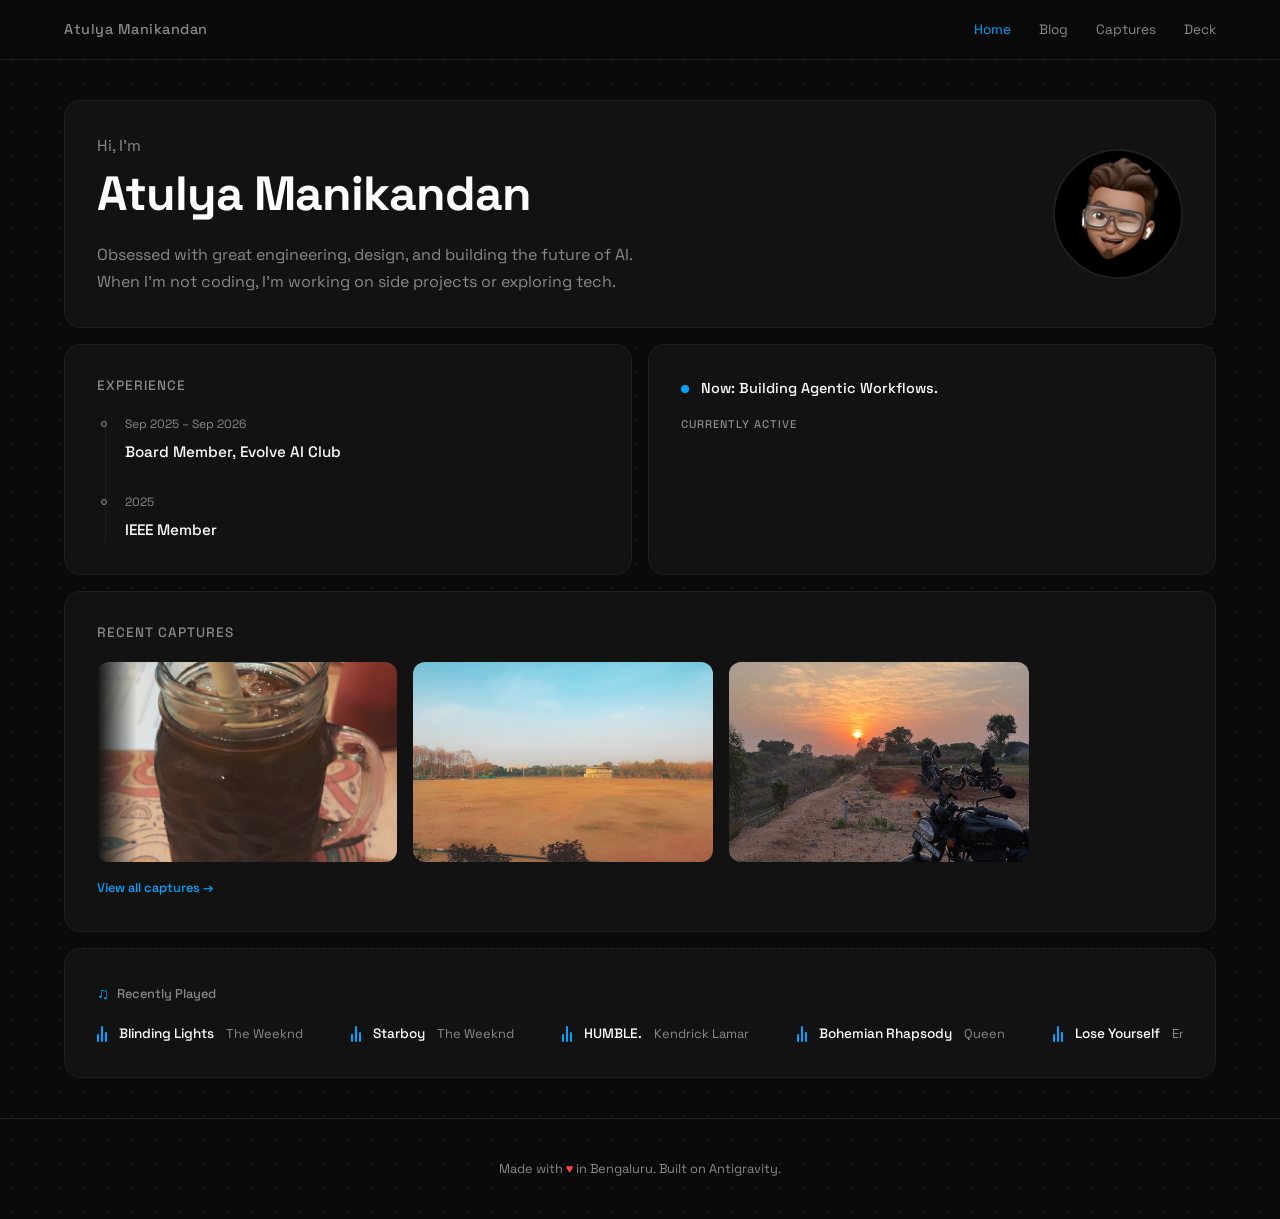
==== index.html @ 11aae981 "feat: complete initial dark minimalist portfolio setup with vercel config" ====
<!DOCTYPE html>
<html lang="en">
<head>
  <meta charset="utf-8">
  <meta name="viewport" content="width=device-width, initial-scale=1.0">
  <meta name="color-scheme" content="dark">
  <meta name="description" content="Portfolio of a software engineer obsessed with great engineering, design, and AI">
  <meta name="view-transition" content="same-origin">
  <title>Home — Portfolio</title>
  <link rel="preconnect" href="https://fonts.googleapis.com">
  <link rel="preconnect" href="https://fonts.gstatic.com" crossorigin>
  <link href="https://fonts.googleapis.com/css2?family=Space+Grotesk:wght@300;400;500;600;700&display=swap" rel="stylesheet">
  <link rel="stylesheet" href="css/style.css">
</head>
<body>

  <!-- ===== Navigation ===== -->
  <nav class="site-nav" aria-label="Main navigation">
    <div class="nav-inner">
      <a href="index.html" class="nav-brand">Atulya Manikandan</a>
      <div class="nav-links">
        <a href="index.html" class="active" aria-current="page">Home</a>
        <a href="blog.html">Blog</a>
        <a href="captures.html">Captures</a>
        <a href="deck.html">Deck</a>
      </div>
    </div>
  </nav>

  <!-- ===== Main Content ===== -->
  <main class="page-container">
    <div class="bento-grid home-grid">

      <!-- Container 1 — Intro -->
      <section class="bento-box span-2 fade-in" id="intro" aria-label="Introduction">
        <div class="intro-content">
          <div class="intro-text">
            <p class="greeting">Hi, I'm</p>
            <h1 class="intro-name">Atulya Manikandan</h1>
            <p class="intro-bio">Obsessed with great engineering, design, and building the future of AI. When I'm not coding, I'm working on side projects or exploring tech.</p>
          </div>
          <div class="intro-avatar">
            <img src="images/avatar.jpg" alt="Atulya Manikandan">
          </div>
        </div>
      </section>

      <!-- Container 2 — Timeline -->
      <section class="bento-box fade-in" id="experience" aria-label="Experience timeline">
        <h3>Experience</h3>
        <div class="timeline">

          <div class="timeline-entry">
            <div class="timeline-dot" aria-hidden="true"></div>
            <div class="timeline-content">
              <span class="timeline-date">Sep 2025 – Sep 2026</span>
              <div class="timeline-title">Board Member, Evolve AI Club</div>
            </div>
          </div>

          <div class="timeline-entry">
            <div class="timeline-dot" aria-hidden="true"></div>
            <div class="timeline-content">
              <span class="timeline-date">2025</span>
              <div class="timeline-title">IEEE Member</div>
            </div>
          </div>

        </div>
      </section>

      <!-- Container 3 — Status -->
      <section class="bento-box fade-in" id="status" aria-label="Current status">
        <div class="status-widget">
          <span class="pulse-dot" aria-hidden="true"></span>
          <span class="status-text">Now: Building Agentic Workflows.</span>
        </div>
        <span class="status-label">Currently Active</span>
      </section>

      <!-- Container 4 — Captures Preview -->
      <section class="bento-box span-2 fade-in" id="captures-preview" aria-label="Recent captures">
        <h3>Recent Captures</h3>
        <div class="carousel-container">
          <div class="carousel-track">
            <div class="carousel-item"><img src="images/capture-1.jpg" alt="Capture 1"></div>
            <div class="carousel-item"><img src="images/capture-3.jpg" alt="Capture 3"></div>
            <div class="carousel-item"><img src="images/capture-5.jpg" alt="Capture 5"></div>
          </div>
        </div>
        <a href="captures.html" class="view-all-link">View all captures →</a>
      </section>

      <!-- Container 5 — Spotify -->
      <section class="bento-box span-2 fade-in" id="spotify" aria-label="Recently played music">
        <div class="spotify-section">
          <div class="spotify-header"><span class="spotify-icon" aria-hidden="true">♫</span> Recently Played</div>
          <div class="spotify-ticker" aria-label="Scrolling track list">
            <div class="ticker-track">

              <!-- Set 1 -->
              <div class="ticker-item">
                <div class="audio-bars" aria-hidden="true"><span></span><span></span><span></span></div>
                <span class="track-name">Blinding Lights</span>
                <span class="track-artist">The Weeknd</span>
              </div>
              <div class="ticker-item">
                <div class="audio-bars" aria-hidden="true"><span></span><span></span><span></span></div>
                <span class="track-name">Starboy</span>
                <span class="track-artist">The Weeknd</span>
              </div>
              <div class="ticker-item">
                <div class="audio-bars" aria-hidden="true"><span></span><span></span><span></span></div>
                <span class="track-name">HUMBLE.</span>
                <span class="track-artist">Kendrick Lamar</span>
              </div>
              <div class="ticker-item">
                <div class="audio-bars" aria-hidden="true"><span></span><span></span><span></span></div>
                <span class="track-name">Bohemian Rhapsody</span>
                <span class="track-artist">Queen</span>
              </div>
              <div class="ticker-item">
                <div class="audio-bars" aria-hidden="true"><span></span><span></span><span></span></div>
                <span class="track-name">Lose Yourself</span>
                <span class="track-artist">Eminem</span>
              </div>
              <div class="ticker-item">
                <div class="audio-bars" aria-hidden="true"><span></span><span></span><span></span></div>
                <span class="track-name">Levitating</span>
                <span class="track-artist">Dua Lipa</span>
              </div>

              <!-- Set 2 (duplicate for seamless loop) -->
              <div class="ticker-item">
                <div class="audio-bars" aria-hidden="true"><span></span><span></span><span></span></div>
                <span class="track-name">Blinding Lights</span>
                <span class="track-artist">The Weeknd</span>
              </div>
              <div class="ticker-item">
                <div class="audio-bars" aria-hidden="true"><span></span><span></span><span></span></div>
                <span class="track-name">Starboy</span>
                <span class="track-artist">The Weeknd</span>
              </div>
              <div class="ticker-item">
                <div class="audio-bars" aria-hidden="true"><span></span><span></span><span></span></div>
                <span class="track-name">HUMBLE.</span>
                <span class="track-artist">Kendrick Lamar</span>
              </div>
              <div class="ticker-item">
                <div class="audio-bars" aria-hidden="true"><span></span><span></span><span></span></div>
                <span class="track-name">Bohemian Rhapsody</span>
                <span class="track-artist">Queen</span>
              </div>
              <div class="ticker-item">
                <div class="audio-bars" aria-hidden="true"><span></span><span></span><span></span></div>
                <span class="track-name">Lose Yourself</span>
                <span class="track-artist">Eminem</span>
              </div>
              <div class="ticker-item">
                <div class="audio-bars" aria-hidden="true"><span></span><span></span><span></span></div>
                <span class="track-name">Levitating</span>
                <span class="track-artist">Dua Lipa</span>
              </div>

            </div>
          </div>
        </div>
      </section>

    </div>
  </main>

  <!-- ===== Footer ===== -->
  <footer class="site-footer">
    <p>Made with <span class="heart" aria-label="love">♥</span> in Bengaluru. Built on Antigravity.</p>
  </footer>

  <script src="js/main.js"></script>
</body>
</html>
---- css/style.css ----
/* ============================================================
   PORTFOLIO DESIGN SYSTEM — style.css
   Dark minimalist portfolio. Space Grotesk. Bento layout.
   ============================================================ */

/* ── Google Fonts ──────────────────────────────────────────── */
@import url('https://fonts.googleapis.com/css2?family=Space+Grotesk:wght@300;400;500;600;700&display=swap');

/* ── Design Tokens (custom properties) ─────────────────────── */
:root {
  --bg:           #0A0A0A;
  --container-bg: #121212;
  --border:       #1F1F1F;
  --white:        #FFFFFF;
  --muted:        #888888;
  --accent:       #00A3FF;
  --font:         'Space Grotesk', sans-serif;
  --max-width:    1200px;
  --nav-height:   60px;
  --radius:       16px;
  --radius-sm:    12px;
}

/* ── Reset & Global ────────────────────────────────────────── */
*,
*::before,
*::after {
  margin: 0;
  padding: 0;
  box-sizing: border-box;
}

html {
  scroll-behavior: smooth;
  color-scheme: dark;
}

body {
  font-family: var(--font);
  background-color: var(--bg);
  color: var(--muted);
  line-height: 1.6;
  -webkit-font-smoothing: antialiased;
  -moz-osx-font-smoothing: grayscale;

  /* Dotted background pattern */
  background-image: radial-gradient(circle, #1A1A1A 1px, transparent 1px);
  background-size: 24px 24px;
}

a {
  text-decoration: none;
  color: inherit;
}

ul, ol {
  list-style: none;
}

img {
  max-width: 100%;
  display: block;
}

h1, h2, h3, h4, h5, h6 {
  color: var(--white);
  font-weight: 600;
  line-height: 1.3;
}

/* ── Custom Scrollbar ──────────────────────────────────────── */
::-webkit-scrollbar {
  width: 6px;
  height: 6px;
}

::-webkit-scrollbar-track {
  background: var(--bg);
}

::-webkit-scrollbar-thumb {
  background: var(--border);
  border-radius: 3px;
}

::-webkit-scrollbar-thumb:hover {
  background: var(--muted);
}

/* Firefox */
* {
  scrollbar-width: thin;
  scrollbar-color: var(--border) var(--bg);
}

/* ============================================================
   NAVIGATION (.site-nav)
   ============================================================ */
.site-nav {
  position: sticky;
  top: 0;
  z-index: 1000;
  background: rgba(10, 10, 10, 0.85);
  backdrop-filter: blur(20px);
  -webkit-backdrop-filter: blur(20px);
  border-bottom: 1px solid var(--border);
  height: var(--nav-height);
}

.site-nav .nav-inner {
  max-width: var(--max-width);
  margin: 0 auto;
  padding: 0 24px;
  display: flex;
  align-items: center;
  justify-content: space-between;
  height: 100%;
}

.site-nav .nav-brand {
  font-size: 0.9rem;
  font-weight: 500;
  color: var(--muted);
  letter-spacing: 0.5px;
}

.site-nav .nav-brand span {
  color: var(--accent);
}

.site-nav .nav-links {
  display: flex;
  align-items: center;
  gap: 28px;
}

.site-nav .nav-links a {
  font-size: 0.85rem;
  font-weight: 400;
  color: var(--muted);
  transition: color 0.3s ease;
}

.site-nav .nav-links a:hover {
  color: var(--white);
}

.site-nav .nav-links a.active {
  color: var(--accent);
}

/* ============================================================
   FOOTER (.site-footer)
   ============================================================ */
.site-footer {
  border-top: 1px solid var(--border);
  text-align: center;
  padding: 40px 24px;
  font-size: 0.8rem;
  color: var(--muted);
}

.site-footer .heart {
  color: #FF4444;
}

/* ============================================================
   PAGE CONTAINER (.page-container)
   ============================================================ */
.page-container {
  max-width: var(--max-width);
  margin: 0 auto;
  padding: 40px 24px;
  min-height: calc(100vh - var(--nav-height) - 120px);
}

/* ============================================================
   BENTO GRID SYSTEM (.bento-grid)
   ============================================================ */
.bento-grid {
  display: grid;
  grid-template-columns: repeat(2, 1fr);
  gap: 16px;
}


.bento-box {
  background: var(--container-bg);
  border: 1px solid var(--border);
  border-radius: var(--radius);
  padding: 32px;
  transition: border-color 0.3s ease;
}

.bento-box:hover {
  border-color: #2A2A2A;
}

.bento-box.span-2 {
  grid-column: span 2;
}

/* ============================================================
   STATUS WIDGET (.status-widget)
   ============================================================ */
.status-widget {
  display: flex;
  align-items: center;
  gap: 12px;
}

.status-widget .status-dot,
.status-widget .pulse-dot {
  width: 8px;
  height: 8px;
  border-radius: 50%;
  background: var(--accent);
  animation: pulse 2s ease-in-out infinite;
  flex-shrink: 0;
}

.status-label {
  display: block;
  font-size: 0.7rem;
  color: var(--muted);
  text-transform: uppercase;
  letter-spacing: 1px;
  margin-top: 16px;
  font-weight: 500;
}

.status-widget .status-text {
  color: var(--white);
  font-weight: 500;
  font-size: 0.9rem;
}

/* ============================================================
   TIMELINE (.timeline)
   ============================================================ */
.timeline {
  position: relative;
  padding-left: 28px;
}

.timeline::before {
  content: '';
  position: absolute;
  left: 8px;
  top: 0;
  bottom: 0;
  width: 1px;
  background: var(--border);
}

.timeline-entry {
  position: relative;
  padding-bottom: 28px;
}

.timeline-entry:last-child {
  padding-bottom: 0;
}

.timeline-entry::before {
  content: '';
  position: absolute;
  left: -24px;
  top: 6px;
  width: 6px;
  height: 6px;
  border-radius: 50%;
  background: var(--border);
  border: 1.5px solid var(--muted);
}

.timeline-entry .timeline-date {
  font-size: 0.75rem;
  color: var(--muted);
  font-weight: 400;
  margin-bottom: 4px;
}

.timeline-entry .timeline-title {
  font-size: 0.95rem;
  color: var(--white);
  font-weight: 500;
}

.timeline-entry .timeline-subtitle {
  font-size: 0.85rem;
  color: var(--muted);
  margin-top: 2px;
}

.timeline-entry .timeline-link {
  color: var(--accent);
  font-size: 0.85rem;
  font-weight: 500;
  transition: opacity 0.3s ease;
}

.timeline-entry .timeline-link:hover {
  opacity: 0.75;
}

.timeline-icon {
  font-size: 0.85rem;
  margin-left: 4px;
}

.timeline-date {
  display: block;
}

.timeline-content {
  display: flex;
  flex-direction: column;
  gap: 2px;
}

/* ============================================================
   CAROUSEL (.carousel-container)
   ============================================================ */
.carousel-container {
  position: relative;
  overflow: hidden;
}

.carousel-track {
  display: flex;
  gap: 16px;
  overflow-x: auto;
  scroll-snap-type: x mandatory;
  -ms-overflow-style: none;
  scrollbar-width: none;
  cursor: grab;
}

.carousel-track.active {
  cursor: grabbing;
  user-select: none;
}

.carousel-track::-webkit-scrollbar {
  display: none;
}

.carousel-item {
  scroll-snap-align: start;
  min-width: 300px;
  flex-shrink: 0;
}

/* Edge fade gradients */
.carousel-container::before,
.carousel-container::after {
  content: '';
  position: absolute;
  top: 0;
  bottom: 0;
  width: 40px;
  z-index: 2;
  pointer-events: none;
}

.carousel-container::before {
  left: 0;
  background: linear-gradient(to right, var(--container-bg), transparent);
}

.carousel-container::after {
  right: 0;
  background: linear-gradient(to left, var(--container-bg), transparent);
}

/* Bento box headings */
.bento-box h3 {
  font-size: 0.85rem;
  font-weight: 500;
  color: var(--muted);
  text-transform: uppercase;
  letter-spacing: 1px;
  margin-bottom: 20px;
}

/* ============================================================
   SPOTIFY TICKER (.spotify-ticker)
   ============================================================ */
.spotify-ticker {
  overflow: hidden;
  width: 100%;
}

.spotify-ticker-inner,
.ticker-track {
  display: flex;
  gap: 48px;
  animation: ticker 30s linear infinite;
  width: max-content;
}

.spotify-section {
  overflow: hidden;
}

.spotify-header {
  font-size: 0.8rem;
  color: var(--muted);
  font-weight: 500;
  margin-bottom: 16px;
  display: flex;
  align-items: center;
  gap: 8px;
}

.spotify-icon {
  color: var(--accent);
  font-size: 1rem;
}

.spotify-track,
.ticker-item {
  flex-shrink: 0;
  display: flex;
  align-items: center;
  gap: 12px;
}

.spotify-track .track-name,
.ticker-item .track-name {
  color: var(--white);
  font-weight: 500;
  font-size: 0.85rem;
  white-space: nowrap;
}

.spotify-track .track-artist,
.ticker-item .track-artist {
  color: var(--muted);
  font-size: 0.8rem;
  white-space: nowrap;
}

/* Audio equalizer bars */
.audio-bars {
  display: flex;
  align-items: flex-end;
  gap: 2px;
  height: 16px;
}

.audio-bars span,
.audio-bars .bar {
  width: 2px;
  background: var(--accent);
  border-radius: 1px;
  animation: equalize 0.8s ease-in-out infinite alternate;
}

.audio-bars span:nth-child(1),
.audio-bars .bar:nth-child(1) {
  height: 8px;
  animation-delay: 0s;
}

.audio-bars span:nth-child(2),
.audio-bars .bar:nth-child(2) {
  height: 16px;
  animation-delay: 0.2s;
}

.audio-bars span:nth-child(3),
.audio-bars .bar:nth-child(3) {
  height: 10px;
  animation-delay: 0.4s;
}

/* ============================================================
   BLOG STYLES (.blog-index)
   ============================================================ */
.blog-index {
  max-width: 720px;
  margin: 0 auto;
}

.blog-entry {
  display: block;
  padding: 24px 0;
  border-bottom: 1px solid var(--border);
  transition: transform 0.2s ease;
}

.blog-entry:last-child {
  border-bottom: none;
}

.blog-entry:hover {
  transform: translateX(4px);
}

.blog-entry-meta {
  display: flex;
  align-items: center;
  gap: 12px;
  margin-bottom: 8px;
}

.blog-entry .blog-title {
  font-size: 1.1rem;
  font-weight: 500;
  color: var(--muted);
  transition: color 0.3s ease;
}

.blog-entry .blog-title:hover {
  color: var(--white);
}

.blog-entry .blog-date {
  font-size: 0.8rem;
  color: var(--muted);
  margin-top: 4px;
}

.blog-tag {
  display: inline-block;
  border: 1px solid var(--border);
  border-radius: 999px;
  padding: 2px 10px;
  font-size: 0.7rem;
  color: var(--muted);
  margin-top: 8px;
  margin-right: 6px;
}

/* ============================================================
   CAPTURES GALLERY (.captures-grid)
   ============================================================ */
.captures-grid {
  columns: 3;
  column-gap: 16px;
}

.capture-item {
  break-inside: avoid;
  margin-bottom: 16px;
  position: relative;
  overflow: hidden;
  border-radius: var(--radius-sm);
}

.capture-item img {
  width: 100%;
  display: block;
  transition: transform 0.5s ease;
}

.capture-item:hover img {
  transform: scale(1.03);
}

.capture-overlay {
  position: absolute;
  bottom: 0;
  left: 0;
  right: 0;
  padding: 16px 20px;
  background: linear-gradient(to top, rgba(0, 0, 0, 0.85), transparent);
  opacity: 0;
  transition: opacity 0.4s ease;
}

.capture-item:hover .capture-overlay {
  opacity: 1;
}

.capture-overlay .capture-caption {
  color: var(--white);
  font-size: 0.85rem;
  font-weight: 500;
  font-style: italic;
  margin-bottom: 8px;
}

.capture-overlay .capture-meta {
  display: flex;
  flex-direction: column;
  gap: 2px;
}

.capture-overlay .capture-camera,
.capture-overlay .capture-settings {
  color: var(--muted);
  font-size: 0.7rem;
  font-style: normal;
}

/* ============================================================
   DECK GRID (.deck-grid)
   ============================================================ */
.deck-grid {
  display: grid;
  grid-template-columns: repeat(auto-fill, minmax(340px, 1fr));
  gap: 16px;
}

.deck-item {
  background: var(--container-bg);
  border: 1px solid var(--border);
  border-radius: var(--radius);
  overflow: hidden;
  transition: border-color 0.3s ease;
}

.deck-item:hover {
  border-color: #2A2A2A;
}

.deck-image-wrapper {
  background: var(--bg);
  display: flex;
  align-items: center;
  justify-content: center;
  padding: 24px;
  aspect-ratio: 4 / 3;
  overflow: hidden;
}

.deck-image {
  width: 100%;
  height: 100%;
  object-fit: contain;
  display: block;
  transition: transform 0.5s ease;
}

.deck-item:hover .deck-image {
  transform: scale(1.05);
}

.deck-info {
  padding: 24px;
}

.deck-info .deck-name {
  color: var(--white);
  font-weight: 600;
  font-size: 1rem;
}

.deck-info .deck-specs {
  color: var(--muted);
  font-size: 0.8rem;
  margin-top: 8px;
  line-height: 1.5;
}

.deck-info .deck-category {
  display: inline-block;
  color: var(--accent);
  text-transform: uppercase;
  letter-spacing: 1px;
  font-size: 0.65rem;
  font-weight: 600;
  margin-bottom: 8px;
}

/* ============================================================
   ANIMATIONS (@keyframes)
   ============================================================ */
@keyframes pulse {
  0%, 100% {
    transform: scale(1);
    opacity: 1;
  }
  50% {
    transform: scale(1.5);
    opacity: 0.5;
  }
}

@keyframes ticker {
  0% {
    transform: translateX(0);
  }
  100% {
    transform: translateX(-50%);
  }
}

@keyframes equalize {
  0% {
    height: 4px;
  }
  100% {
    height: 16px;
  }
}

@keyframes fadeInUp {
  from {
    opacity: 0;
    transform: translateY(20px);
  }
  to {
    opacity: 1;
    transform: translateY(0);
  }
}

@keyframes fade-out {
  from { opacity: 1; }
  to   { opacity: 0; }
}

@keyframes fade-in {
  from { opacity: 0; }
  to   { opacity: 1; }
}

/* ── Intro section ─────────────────────────────────────────── */
.intro-content {
  display: flex;
  justify-content: space-between;
  align-items: center;
  gap: 32px;
}

.intro-text {
  flex: 1;
}

.intro-avatar {
  flex-shrink: 0;
  position: relative;
}

.intro-avatar img {
  width: 130px;
  height: 130px;
  border-radius: 50%;
  object-fit: cover;
  border: 2px solid var(--border);
  background-color: var(--bg);
  transition: transform 0.4s cubic-bezier(0.16, 1, 0.3, 1), border-color 0.4s ease, box-shadow 0.4s ease;
  box-shadow: 0 0 0 0px rgba(0, 163, 255, 0);
}

.intro-avatar:hover img {
  transform: scale(1.05);
  border-color: var(--accent);
  box-shadow: 0 0 20px 2px rgba(0, 163, 255, 0.2);
}

.greeting {
  font-size: 1rem;
  color: var(--muted);
  font-weight: 400;
  margin-bottom: 4px;
}

.intro-name {
  font-size: 3rem;
  font-weight: 700;
  color: var(--white);
  margin-bottom: 16px;
  letter-spacing: -1px;
}

.intro-bio {
  font-size: 1rem;
  color: var(--muted);
  line-height: 1.7;
  max-width: 540px;
}

/* ── Page titles ───────────────────────────────────────────── */
.page-title {
  font-size: 2.5rem;
  font-weight: 700;
  color: var(--white);
  margin-bottom: 8px;
  letter-spacing: -0.5px;
}

.page-subtitle {
  font-size: 0.9rem;
  color: var(--muted);
  margin-bottom: 40px;
}

/* ── View all link ─────────────────────────────────────────── */
.view-all-link {
  display: inline-block;
  font-size: 0.8rem;
  color: var(--accent);
  font-weight: 500;
  margin-top: 16px;
  transition: opacity 0.3s ease;
}

.view-all-link:hover {
  opacity: 0.7;
}

/* ── Captures header ───────────────────────────────────────── */
.captures-header,
.deck-header {
  margin-bottom: 8px;
}

/* ── Carousel images ───────────────────────────────────────── */
.carousel-item img {
  border-radius: var(--radius-sm);
  height: 200px;
  width: 300px;
  object-fit: cover;
}

/* ── Mobile Nav Toggle ─────────────────────────────────────── */
.nav-toggle {
  display: none;
  flex-direction: column;
  gap: 4px;
  background: none;
  border: none;
  cursor: pointer;
  padding: 8px;
}

.nav-toggle span {
  display: block;
  width: 18px;
  height: 2px;
  background: var(--muted);
  transition: all 0.3s ease;
}

/* ── Page transition fallback ──────────────────────────────── */
.page-transition-out {
  opacity: 0;
  transition: opacity 0.3s ease;
}

/* ── Fade-in utility class ─────────────────────────────────── */
.fade-in {
  opacity: 0;
  animation: fadeInUp 0.6s ease forwards;
}

.fade-in:nth-child(1)  { animation-delay: 0.05s; }
.fade-in:nth-child(2)  { animation-delay: 0.10s; }
.fade-in:nth-child(3)  { animation-delay: 0.15s; }
.fade-in:nth-child(4)  { animation-delay: 0.20s; }
.fade-in:nth-child(5)  { animation-delay: 0.25s; }
.fade-in:nth-child(6)  { animation-delay: 0.30s; }
.fade-in:nth-child(7)  { animation-delay: 0.35s; }
.fade-in:nth-child(8)  { animation-delay: 0.40s; }
.fade-in:nth-child(9)  { animation-delay: 0.45s; }
.fade-in:nth-child(10) { animation-delay: 0.50s; }

/* ============================================================
   VIEW TRANSITIONS (cross-document)
   ============================================================ */
@view-transition {
  navigation: auto;
}

::view-transition-old(root) {
  animation: fade-out 0.25s ease;
}

::view-transition-new(root) {
  animation: fade-in 0.25s ease;
}

/* ============================================================
   RESPONSIVE — Tablet (≤ 768px)
   ============================================================ */
@media (max-width: 768px) {
  .bento-grid {
    grid-template-columns: 1fr;
  }

  .bento-box.span-2 {
    grid-column: span 1;
  }

  .intro-content {
    flex-direction: column-reverse;
    align-items: flex-start;
    gap: 24px;
  }

  .intro-avatar img {
    width: 100px;
    height: 100px;
  }

  .page-container {
    padding: 28px 16px;
  }

  .captures-grid {
    columns: 2;
  }

  .deck-grid {
    grid-template-columns: 1fr;
  }

  .site-nav .nav-inner {
    padding: 0 16px;
  }

  .site-nav .nav-links {
    gap: 18px;
  }

  .site-nav .nav-links a {
    font-size: 0.8rem;
  }

  .carousel-item {
    min-width: 260px;
  }

  .intro-name {
    font-size: 2.2rem;
  }

  .page-title {
    font-size: 2rem;
  }

  .nav-toggle {
    display: flex;
  }

  .site-nav .nav-links {
    display: none;
    position: absolute;
    top: var(--nav-height);
    left: 0;
    right: 0;
    background: rgba(10, 10, 10, 0.95);
    backdrop-filter: blur(20px);
    -webkit-backdrop-filter: blur(20px);
    flex-direction: column;
    padding: 24px;
    gap: 20px;
    border-bottom: 1px solid var(--border);
  }

  .site-nav .nav-links.nav-open {
    display: flex;
  }
}

/* ============================================================
   RESPONSIVE — Mobile (≤ 480px)
   ============================================================ */
@media (max-width: 480px) {
  .page-container {
    padding: 20px 12px;
  }

  .bento-box {
    padding: 24px 20px;
  }

  .site-nav .nav-brand {
    font-size: 0.8rem;
  }

  .site-nav .nav-links {
    gap: 14px;
  }

  .site-nav .nav-links a {
    font-size: 0.75rem;
  }

  .captures-grid {
    columns: 1;
  }

  .blog-entry .blog-title {
    font-size: 1rem;
  }

  .site-footer {
    padding: 28px 16px;
    font-size: 0.75rem;
  }

  .carousel-item {
    min-width: 220px;
  }

  h1 { font-size: 1.5rem; }
  h2 { font-size: 1.2rem; }
}
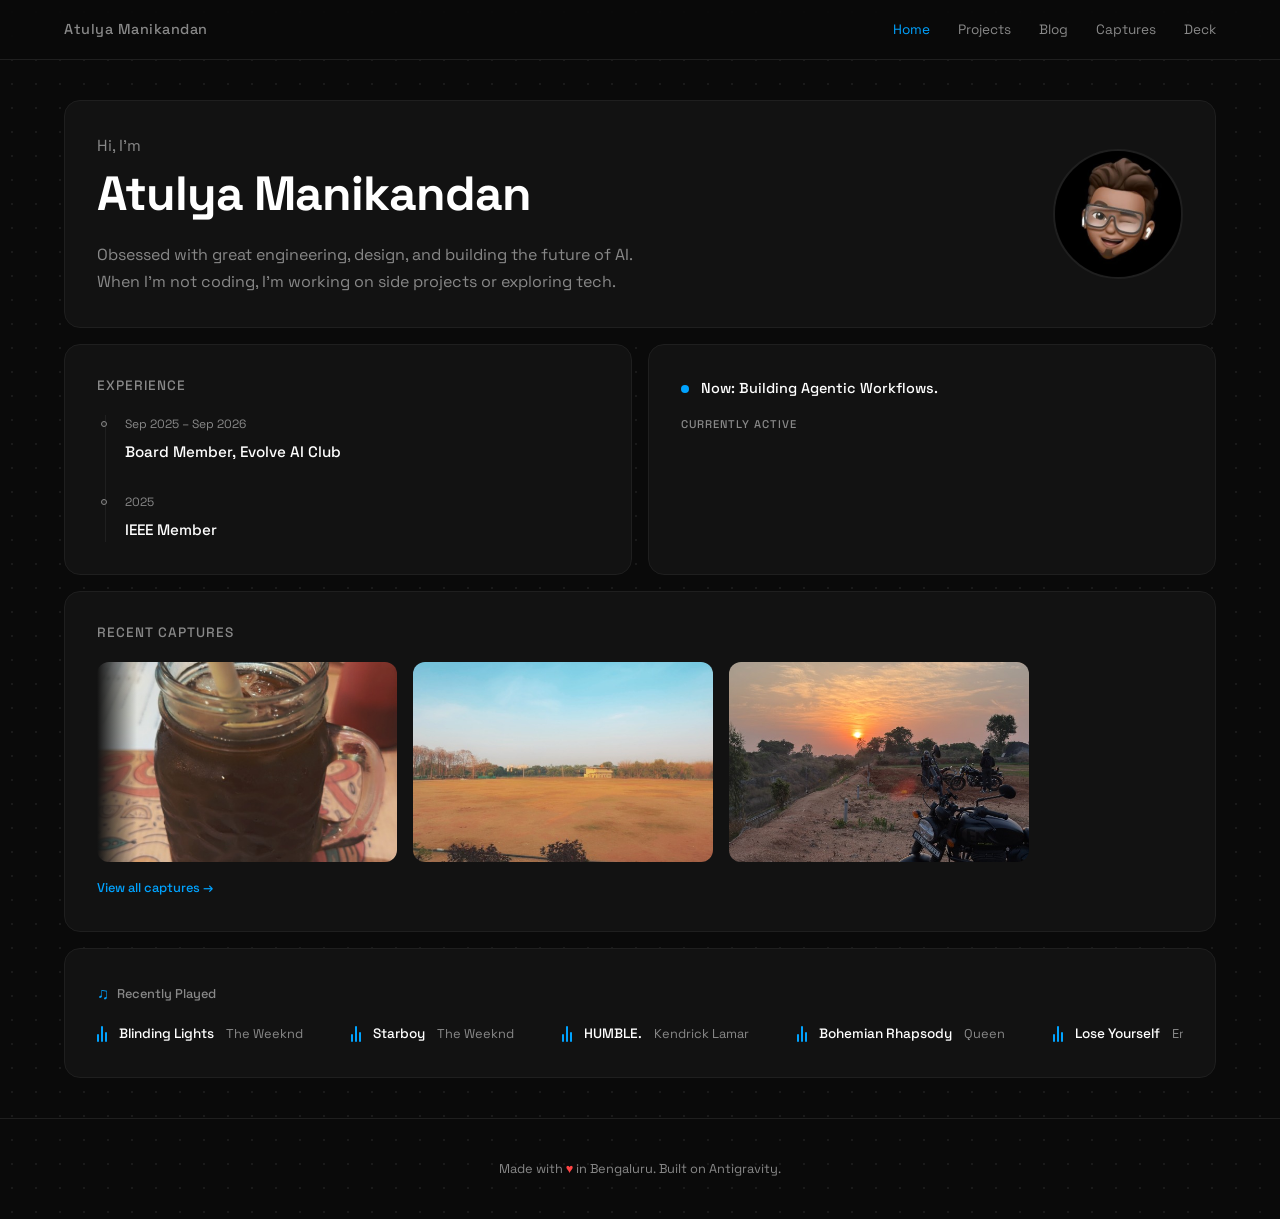
==== commit bfe63c35: "feat: add projects page and fix blog post click navigation" ====
--- a/index.html
+++ b/index.html
@@ -20,6 +20,7 @@
       <a href="index.html" class="nav-brand">Atulya Manikandan</a>
       <div class="nav-links">
         <a href="index.html" class="active" aria-current="page">Home</a>
+        <a href="projects.html">Projects</a>
         <a href="blog.html">Blog</a>
         <a href="captures.html">Captures</a>
         <a href="deck.html">Deck</a>
--- a/css/style.css
+++ b/css/style.css
@@ -477,28 +477,13 @@
 }
 
 /* ============================================================
-   BLOG STYLES (.blog-index)
+   BLOG STYLES (.blog-index) — base styles
    ============================================================ */
 .blog-index {
   max-width: 720px;
   margin: 0 auto;
 }
 
-.blog-entry {
-  display: block;
-  padding: 24px 0;
-  border-bottom: 1px solid var(--border);
-  transition: transform 0.2s ease;
-}
-
-.blog-entry:last-child {
-  border-bottom: none;
-}
-
-.blog-entry:hover {
-  transform: translateX(4px);
-}
-
 .blog-entry-meta {
   display: flex;
   align-items: center;
@@ -513,14 +498,9 @@
   transition: color 0.3s ease;
 }
 
-.blog-entry .blog-title:hover {
-  color: var(--white);
-}
-
 .blog-entry .blog-date {
   font-size: 0.8rem;
   color: var(--muted);
-  margin-top: 4px;
 }
 
 .blog-tag {
@@ -530,9 +510,8 @@
   padding: 2px 10px;
   font-size: 0.7rem;
   color: var(--muted);
-  margin-top: 8px;
-  margin-right: 6px;
-}
+}
+
 
 /* ============================================================
    CAPTURES GALLERY (.captures-grid)
@@ -859,6 +838,423 @@
 .fade-in:nth-child(8)  { animation-delay: 0.40s; }
 .fade-in:nth-child(9)  { animation-delay: 0.45s; }
 .fade-in:nth-child(10) { animation-delay: 0.50s; }
+
+/* ============================================================
+   PROJECTS PAGE (.projects-hero, .project-card)
+   ============================================================ */
+
+/* ── Hero ── */
+.projects-hero {
+  max-width: 720px;
+  margin: 0 auto 56px;
+}
+
+.projects-overline {
+  font-size: 0.7rem;
+  text-transform: uppercase;
+  letter-spacing: 2.5px;
+  color: var(--accent);
+  font-weight: 500;
+  margin-bottom: 16px;
+}
+
+.projects-title {
+  font-size: 3.2rem;
+  font-weight: 700;
+  letter-spacing: -1.5px;
+  line-height: 1.1;
+  margin-bottom: 16px;
+}
+
+.projects-subtitle {
+  font-size: 1rem;
+  color: var(--muted);
+  line-height: 1.7;
+  max-width: 600px;
+  margin-bottom: 0;
+}
+
+.projects-hero-rule {
+  width: 48px;
+  height: 1px;
+  background: var(--border);
+  margin-top: 32px;
+}
+
+/* ── Project Directory ── */
+.projects-directory {
+  max-width: 900px;
+  margin: 0 auto;
+  display: flex;
+  flex-direction: column;
+  gap: 24px;
+}
+
+/* ── Project Card ── */
+.project-card {
+  background: var(--container-bg);
+  border: 1px solid var(--border);
+  border-radius: var(--radius);
+  padding: 40px;
+  transition: border-color 0.4s ease, box-shadow 0.4s ease;
+  position: relative;
+}
+
+.project-card:hover {
+  border-color: #2A2A2A;
+  box-shadow: 0 0 40px rgba(0, 163, 255, 0.03);
+}
+
+/* ── Card Header ── */
+.project-card-header {
+  margin-bottom: 32px;
+  border-bottom: 1px solid var(--border);
+  padding-bottom: 28px;
+}
+
+.project-number {
+  font-size: 0.7rem;
+  font-weight: 600;
+  color: var(--accent);
+  letter-spacing: 1px;
+  margin-bottom: 16px;
+  font-variant-numeric: tabular-nums;
+}
+
+.project-meta-row {
+  display: flex;
+  align-items: flex-start;
+  justify-content: space-between;
+  flex-wrap: wrap;
+  gap: 16px;
+  margin-bottom: 12px;
+}
+
+.project-name {
+  font-size: 1.5rem;
+  font-weight: 600;
+  color: var(--white);
+  letter-spacing: -0.3px;
+  line-height: 1.3;
+}
+
+.project-subtitle {
+  font-size: 0.9rem;
+  color: var(--muted);
+  line-height: 1.6;
+  max-width: 640px;
+}
+
+/* ── Tech Tags ── */
+.project-tags {
+  display: flex;
+  flex-wrap: wrap;
+  gap: 6px;
+  align-items: center;
+}
+
+.project-tag {
+  display: inline-block;
+  font-size: 0.65rem;
+  font-weight: 500;
+  color: var(--muted);
+  border: 1px solid var(--border);
+  border-radius: 999px;
+  padding: 3px 10px;
+  letter-spacing: 0.3px;
+  white-space: nowrap;
+  transition: border-color 0.3s ease, color 0.3s ease;
+}
+
+.project-card:hover .project-tag {
+  border-color: #333;
+}
+
+/* ── Case Study Blocks ── */
+.project-case-study {
+  display: grid;
+  grid-template-columns: 1fr;
+  gap: 24px;
+}
+
+.case-study-block {
+  padding-left: 20px;
+  border-left: 2px solid var(--border);
+  transition: border-color 0.3s ease;
+}
+
+.project-card:hover .case-study-block {
+  border-left-color: #2A2A2A;
+}
+
+.case-study-label {
+  font-size: 0.7rem;
+  font-weight: 600;
+  color: var(--accent);
+  text-transform: uppercase;
+  letter-spacing: 1.5px;
+  margin-bottom: 8px;
+}
+
+.case-study-text {
+  font-size: 0.88rem;
+  color: var(--muted);
+  line-height: 1.7;
+}
+
+/* ── Metrics Row ── */
+.metrics-row {
+  display: flex;
+  gap: 40px;
+  flex-wrap: wrap;
+}
+
+.metric-item {
+  display: flex;
+  flex-direction: column;
+  gap: 4px;
+}
+
+.metric-value {
+  font-size: 1.8rem;
+  font-weight: 700;
+  color: var(--white);
+  letter-spacing: -0.5px;
+  line-height: 1;
+}
+
+.metric-label {
+  font-size: 0.72rem;
+  color: var(--muted);
+  text-transform: uppercase;
+  letter-spacing: 0.8px;
+  font-weight: 400;
+}
+
+/* ============================================================
+   BLOG ENHANCEMENTS (hover states, article view)
+   ============================================================ */
+
+/* ── Blog Entry Hover (micro-arrow + border shift) ── */
+.blog-entry {
+  display: flex;
+  align-items: center;
+  justify-content: space-between;
+  padding: 28px 0;
+  border-bottom: 1px solid var(--border);
+  transition: transform 0.25s ease, border-color 0.3s ease;
+  cursor: pointer;
+  gap: 16px;
+}
+
+.blog-entry:last-child {
+  border-bottom: none;
+}
+
+.blog-entry:hover {
+  transform: translateX(4px);
+  border-bottom-color: #333;
+}
+
+.blog-entry-inner {
+  flex: 1;
+  min-width: 0;
+}
+
+.blog-excerpt {
+  font-size: 0.82rem;
+  color: #666;
+  line-height: 1.6;
+  margin-top: 8px;
+  transition: color 0.3s ease;
+}
+
+.blog-entry:hover .blog-excerpt {
+  color: var(--muted);
+}
+
+.blog-entry:hover .blog-title {
+  color: var(--white);
+}
+
+.blog-arrow {
+  font-size: 1.1rem;
+  color: var(--accent);
+  opacity: 0;
+  transform: translateX(-8px);
+  transition: opacity 0.3s ease, transform 0.3s ease;
+  flex-shrink: 0;
+}
+
+.blog-entry:hover .blog-arrow {
+  opacity: 1;
+  transform: translateX(0);
+}
+
+/* ── Article View (full-bleed reading layout) ── */
+.article-view {
+  max-width: 720px;
+  margin: 0 auto;
+}
+
+.article-view-inner {
+  opacity: 0;
+  animation: fadeInUp 0.5s ease forwards;
+}
+
+.article-back-link {
+  display: inline-block;
+  font-size: 0.8rem;
+  color: var(--muted);
+  font-weight: 500;
+  margin-bottom: 40px;
+  transition: color 0.3s ease;
+  letter-spacing: 0.3px;
+}
+
+.article-back-link:hover {
+  color: var(--accent);
+}
+
+.article-header {
+  margin-bottom: 48px;
+  border-bottom: 1px solid var(--border);
+  padding-bottom: 32px;
+}
+
+.article-meta {
+  display: flex;
+  align-items: center;
+  gap: 12px;
+  margin-bottom: 20px;
+}
+
+.article-date {
+  font-size: 0.8rem;
+  color: var(--muted);
+}
+
+.article-tag-single {
+  display: inline-block;
+  border: 1px solid var(--border);
+  border-radius: 999px;
+  padding: 2px 10px;
+  font-size: 0.7rem;
+  color: var(--accent);
+  font-weight: 500;
+}
+
+.article-title {
+  font-size: 2.4rem;
+  font-weight: 700;
+  color: var(--white);
+  letter-spacing: -0.8px;
+  line-height: 1.2;
+}
+
+/* ── Article Body Typography ── */
+.article-body {
+  font-size: 0.95rem;
+  color: #999;
+  line-height: 1.85;
+}
+
+.article-body h2 {
+  font-size: 1.4rem;
+  font-weight: 600;
+  color: var(--white);
+  margin-top: 48px;
+  margin-bottom: 16px;
+  letter-spacing: -0.3px;
+}
+
+.article-body h3 {
+  font-size: 1.1rem;
+  font-weight: 600;
+  color: var(--white);
+  margin-top: 36px;
+  margin-bottom: 12px;
+}
+
+.article-body p {
+  margin-bottom: 20px;
+}
+
+.article-body strong {
+  color: var(--white);
+  font-weight: 600;
+}
+
+.article-body em {
+  font-style: italic;
+  color: #aaa;
+}
+
+.article-body ul,
+.article-body ol {
+  list-style: none;
+  padding-left: 0;
+  margin-bottom: 20px;
+}
+
+.article-body li {
+  position: relative;
+  padding-left: 20px;
+  margin-bottom: 8px;
+}
+
+.article-body li::before {
+  content: '—';
+  position: absolute;
+  left: 0;
+  color: var(--accent);
+  font-weight: 600;
+}
+
+.article-body blockquote {
+  border-left: 2px solid var(--accent);
+  padding: 16px 24px;
+  margin: 28px 0;
+  background: rgba(0, 163, 255, 0.03);
+  border-radius: 0 var(--radius-sm) var(--radius-sm) 0;
+  font-style: italic;
+  color: #bbb;
+}
+
+/* ── Code Blocks (obsidian backdrop) ── */
+.article-body pre {
+  background: #0D0D0D;
+  border: 1px solid var(--border);
+  border-radius: var(--radius-sm);
+  padding: 24px;
+  margin: 24px 0;
+  overflow-x: auto;
+  font-size: 0.82rem;
+  line-height: 1.7;
+}
+
+.article-body code {
+  font-family: 'SF Mono', 'Fira Code', 'Cascadia Code', monospace;
+  font-size: 0.82rem;
+  color: #ccc;
+}
+
+.article-body p code,
+.article-body li code {
+  background: #1a1a1a;
+  border: 1px solid var(--border);
+  padding: 2px 6px;
+  border-radius: 4px;
+  font-size: 0.8rem;
+  color: var(--accent);
+}
+
+.article-body hr {
+  border: none;
+  height: 1px;
+  background: var(--border);
+  margin: 40px 0;
+}
 
 /* ============================================================
    VIEW TRANSITIONS (cross-document)
@@ -956,6 +1352,33 @@
   .site-nav .nav-links.nav-open {
     display: flex;
   }
+
+  /* Projects page — tablet */
+  .projects-title {
+    font-size: 2.4rem;
+  }
+
+  .project-card {
+    padding: 28px;
+  }
+
+  .project-meta-row {
+    flex-direction: column;
+    gap: 12px;
+  }
+
+  .metric-value {
+    font-size: 1.5rem;
+  }
+
+  .metrics-row {
+    gap: 28px;
+  }
+
+  /* Article view — tablet */
+  .article-title {
+    font-size: 1.8rem;
+  }
 }
 
 /* ============================================================
@@ -1001,4 +1424,44 @@
 
   h1 { font-size: 1.5rem; }
   h2 { font-size: 1.2rem; }
-}
+
+  /* Projects page — mobile */
+  .projects-title {
+    font-size: 1.8rem;
+  }
+
+  .projects-hero {
+    margin-bottom: 36px;
+  }
+
+  .project-card {
+    padding: 20px;
+  }
+
+  .project-name {
+    font-size: 1.2rem;
+  }
+
+  .metric-value {
+    font-size: 1.3rem;
+  }
+
+  .case-study-block {
+    padding-left: 14px;
+  }
+
+  /* Article view — mobile */
+  .article-title {
+    font-size: 1.5rem;
+  }
+
+  .article-header {
+    margin-bottom: 32px;
+    padding-bottom: 24px;
+  }
+
+  .article-body pre {
+    padding: 16px;
+    font-size: 0.75rem;
+  }
+}
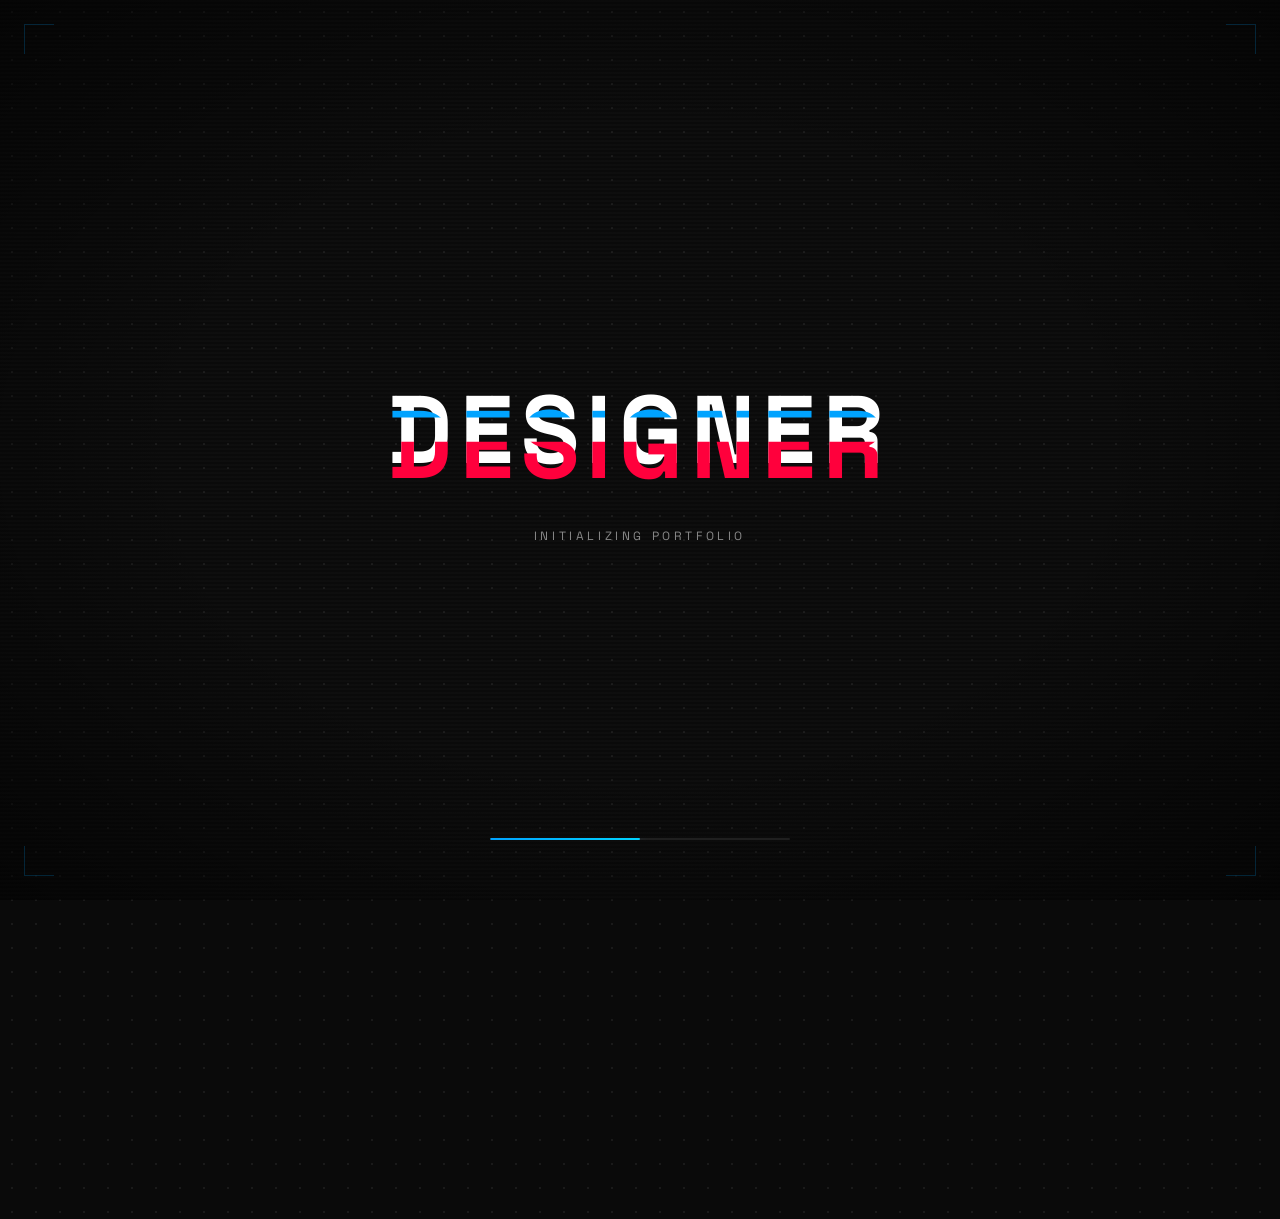
==== commit f6bfae6b: "feat: add futuristic loading screen with cycling identity words" ====
--- a/index.html
+++ b/index.html
@@ -12,7 +12,22 @@
   <link href="https://fonts.googleapis.com/css2?family=Space+Grotesk:wght@300;400;500;600;700&display=swap" rel="stylesheet">
   <link rel="stylesheet" href="css/style.css">
 </head>
-<body>
+<body class="loading">
+
+  <!-- ===== Loading Screen ===== -->
+  <div class="loader-overlay" id="loader-overlay" aria-hidden="true">
+    <div class="loader-corner loader-corner--tl"></div>
+    <div class="loader-corner loader-corner--tr"></div>
+    <div class="loader-corner loader-corner--bl"></div>
+    <div class="loader-corner loader-corner--br"></div>
+    <div class="loader-word-container">
+      <span class="loader-word" data-text=""></span>
+    </div>
+    <p class="loader-subtext">Initializing Portfolio</p>
+    <div class="loader-progress-track">
+      <div class="loader-progress-bar"></div>
+    </div>
+  </div>
 
   <!-- ===== Navigation ===== -->
   <nav class="site-nav" aria-label="Main navigation">
--- a/css/style.css
+++ b/css/style.css
@@ -1465,3 +1465,229 @@
     font-size: 0.75rem;
   }
 }
+
+
+/* ============================================================
+   LOADING SCREEN
+   Futuristic intro loader with cycling identity words,
+   scanline overlay, glitch text, and wipe-to-reveal.
+   ============================================================ */
+
+/* ── Overlay ────────────────────────────────────────────────── */
+.loader-overlay {
+  position: fixed;
+  inset: 0;
+  z-index: 99999;
+  display: flex;
+  flex-direction: column;
+  align-items: center;
+  justify-content: center;
+  background: var(--bg);
+  background-image: radial-gradient(circle, #1A1A1A 1px, transparent 1px);
+  background-size: 24px 24px;
+  overflow: hidden;
+  transition: clip-path 0.8s cubic-bezier(0.77, 0, 0.175, 1),
+              opacity 0.4s 0.6s ease;
+}
+
+/* Scanline texture over the loader */
+.loader-overlay::before {
+  content: '';
+  position: absolute;
+  inset: 0;
+  background: repeating-linear-gradient(
+    0deg,
+    transparent,
+    transparent 2px,
+    rgba(255, 255, 255, 0.015) 2px,
+    rgba(255, 255, 255, 0.015) 4px
+  );
+  pointer-events: none;
+  animation: loader-scanline-drift 8s linear infinite;
+}
+
+@keyframes loader-scanline-drift {
+  0%   { background-position: 0 0; }
+  100% { background-position: 0 200px; }
+}
+
+/* Subtle vignette */
+.loader-overlay::after {
+  content: '';
+  position: absolute;
+  inset: 0;
+  background: radial-gradient(ellipse at center, transparent 50%, rgba(0,0,0,0.6) 100%);
+  pointer-events: none;
+}
+
+/* ── Word Display ──────────────────────────────────────────── */
+.loader-word-container {
+  position: relative;
+  z-index: 2;
+  text-align: center;
+  min-height: 100px;
+}
+
+.loader-word {
+  font-family: var(--font);
+  font-size: clamp(2.5rem, 8vw, 6rem);
+  font-weight: 700;
+  letter-spacing: 0.08em;
+  text-transform: uppercase;
+  color: var(--white);
+  opacity: 0;
+  transform: translateY(20px) scale(0.95);
+  transition: opacity 0.35s ease, transform 0.35s ease;
+  position: relative;
+}
+
+.loader-word.active {
+  opacity: 1;
+  transform: translateY(0) scale(1);
+}
+
+/* Glitch flicker on the active word */
+.loader-word.active::before,
+.loader-word.active::after {
+  content: attr(data-text);
+  position: absolute;
+  top: 0;
+  left: 0;
+  width: 100%;
+  height: 100%;
+  overflow: hidden;
+}
+
+.loader-word.active::before {
+  color: var(--accent);
+  animation: loader-glitch-top 0.3s cubic-bezier(0.25, 0.46, 0.45, 0.94) 0s 1;
+  clip-path: inset(0 0 60% 0);
+}
+
+.loader-word.active::after {
+  color: #FF003C;
+  animation: loader-glitch-bottom 0.3s cubic-bezier(0.25, 0.46, 0.45, 0.94) 0s 1;
+  clip-path: inset(60% 0 0 0);
+}
+
+@keyframes loader-glitch-top {
+  0%   { transform: translate(-3px, -2px); opacity: 0.8; }
+  20%  { transform: translate(3px, 1px); }
+  40%  { transform: translate(-1px, -1px); }
+  60%  { transform: translate(2px, 0); }
+  80%  { transform: translate(-1px, 1px); }
+  100% { transform: translate(0, 0); opacity: 0; }
+}
+
+@keyframes loader-glitch-bottom {
+  0%   { transform: translate(3px, 2px); opacity: 0.8; }
+  20%  { transform: translate(-3px, -1px); }
+  40%  { transform: translate(1px, 1px); }
+  60%  { transform: translate(-2px, 0); }
+  80%  { transform: translate(1px, -1px); }
+  100% { transform: translate(0, 0); opacity: 0; }
+}
+
+/* ── Subtext (below the word) ──────────────────────────────── */
+.loader-subtext {
+  position: relative;
+  z-index: 2;
+  margin-top: 20px;
+  font-family: var(--font);
+  font-size: 0.75rem;
+  font-weight: 400;
+  letter-spacing: 0.3em;
+  text-transform: uppercase;
+  color: var(--muted);
+  opacity: 0;
+  animation: loader-subtext-in 0.6s 0.3s ease forwards;
+}
+
+@keyframes loader-subtext-in {
+  to { opacity: 1; }
+}
+
+/* ── Progress Bar ──────────────────────────────────────────── */
+.loader-progress-track {
+  position: absolute;
+  bottom: 60px;
+  left: 50%;
+  transform: translateX(-50%);
+  width: min(300px, 60vw);
+  height: 2px;
+  background: var(--border);
+  border-radius: 2px;
+  overflow: hidden;
+  z-index: 2;
+}
+
+.loader-progress-bar {
+  height: 100%;
+  width: 0%;
+  background: linear-gradient(90deg, var(--accent), #00D4FF);
+  border-radius: 2px;
+  transition: width 0.3s ease;
+  box-shadow: 0 0 12px rgba(0, 163, 255, 0.4);
+}
+
+/* ── Corner Decorators ─────────────────────────────────────── */
+.loader-corner {
+  position: absolute;
+  width: 30px;
+  height: 30px;
+  z-index: 2;
+  opacity: 0.2;
+}
+
+.loader-corner--tl { top: 24px; left: 24px; border-top: 1px solid var(--accent); border-left: 1px solid var(--accent); }
+.loader-corner--tr { top: 24px; right: 24px; border-top: 1px solid var(--accent); border-right: 1px solid var(--accent); }
+.loader-corner--bl { bottom: 24px; left: 24px; border-bottom: 1px solid var(--accent); border-left: 1px solid var(--accent); }
+.loader-corner--br { bottom: 24px; right: 24px; border-bottom: 1px solid var(--accent); border-right: 1px solid var(--accent); }
+
+/* ── Exit Animation ────────────────────────────────────────── */
+.loader-overlay.loader-exit {
+  clip-path: inset(0 0 100% 0);
+  opacity: 0;
+}
+
+/* While loader is active, hide the page content */
+body.loading {
+  overflow: hidden;
+}
+
+body.loading > *:not(.loader-overlay) {
+  opacity: 0;
+}
+
+/* Reveal the page content after loader exits */
+body.loaded > *:not(.loader-overlay) {
+  animation: loader-page-reveal 0.6s ease forwards;
+}
+
+@keyframes loader-page-reveal {
+  from {
+    opacity: 0;
+    transform: translateY(12px);
+  }
+  to {
+    opacity: 1;
+    transform: translateY(0);
+  }
+}
+
+/* ── Reduced Motion ────────────────────────────────────────── */
+@media (prefers-reduced-motion: reduce) {
+  .loader-word.active::before,
+  .loader-word.active::after {
+    animation: none;
+  }
+
+  .loader-overlay {
+    transition: opacity 0.3s ease;
+  }
+
+  .loader-overlay.loader-exit {
+    clip-path: none;
+    opacity: 0;
+  }
+}
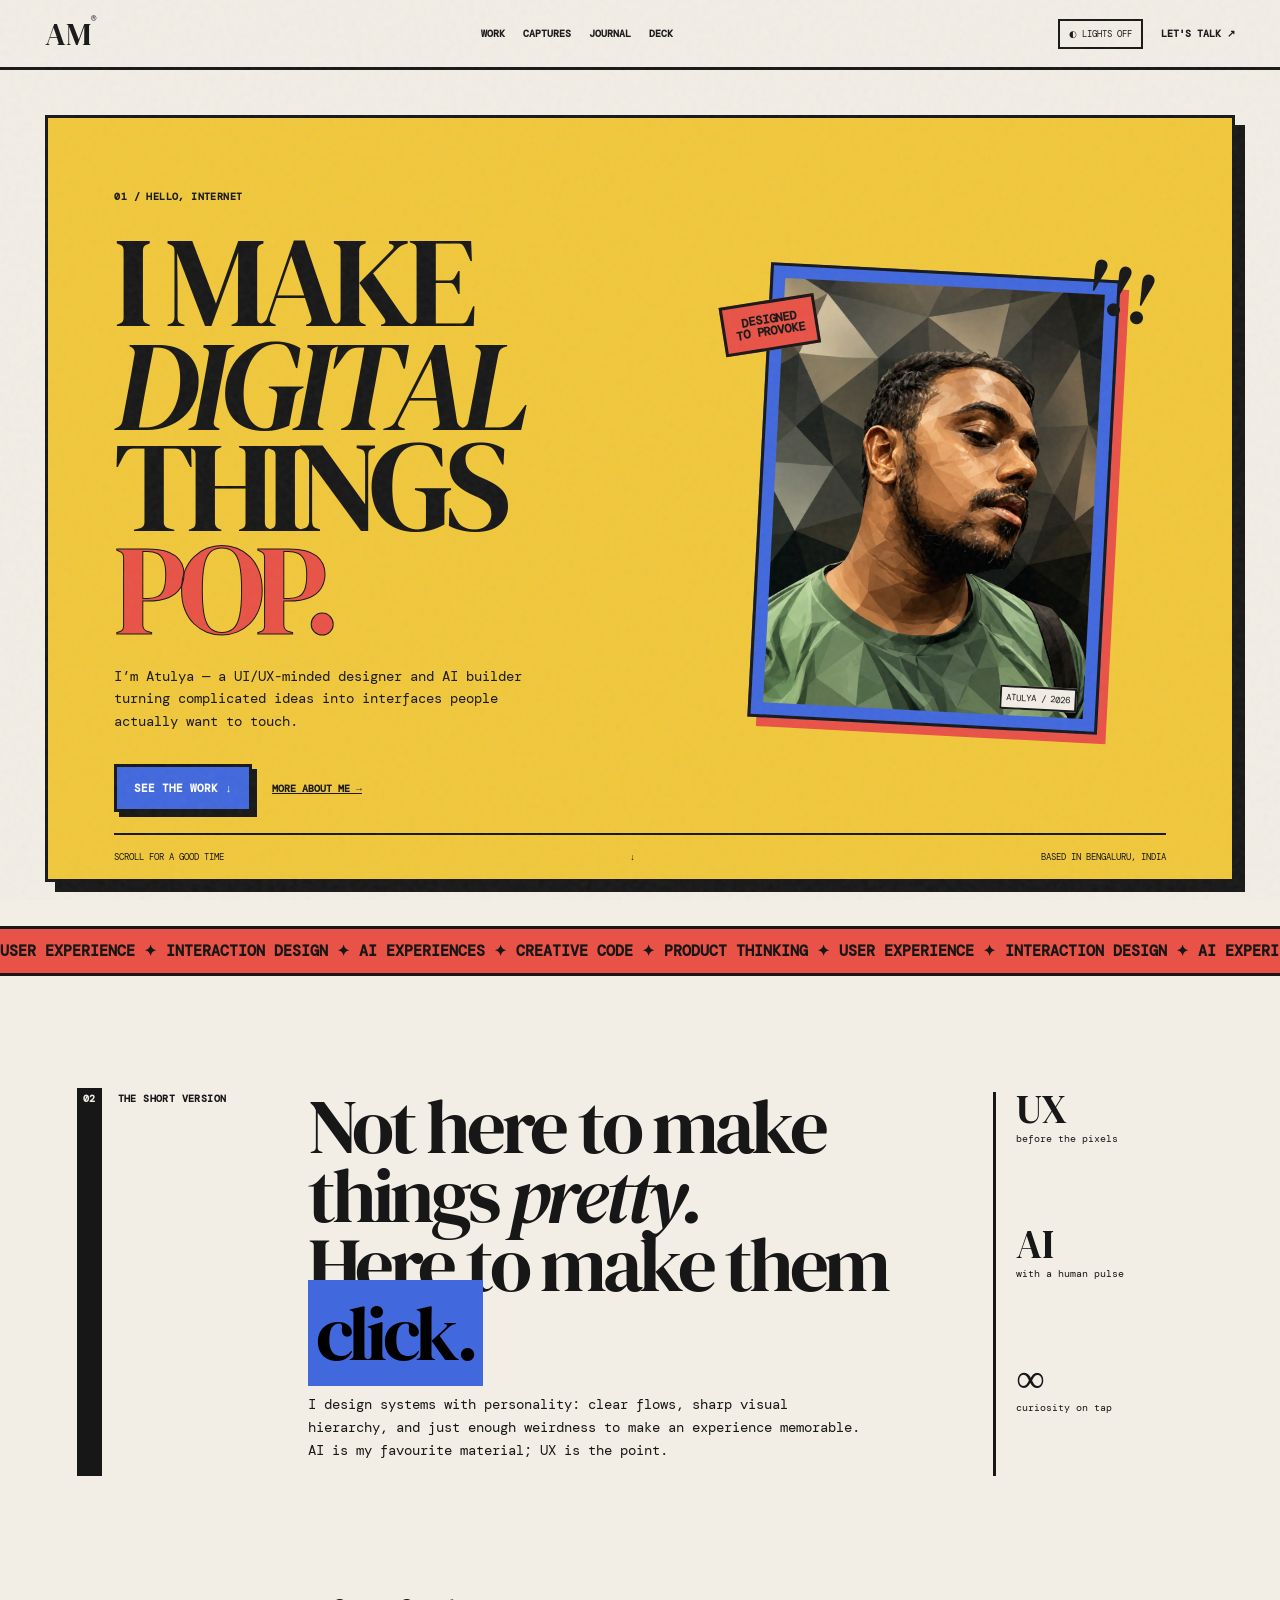
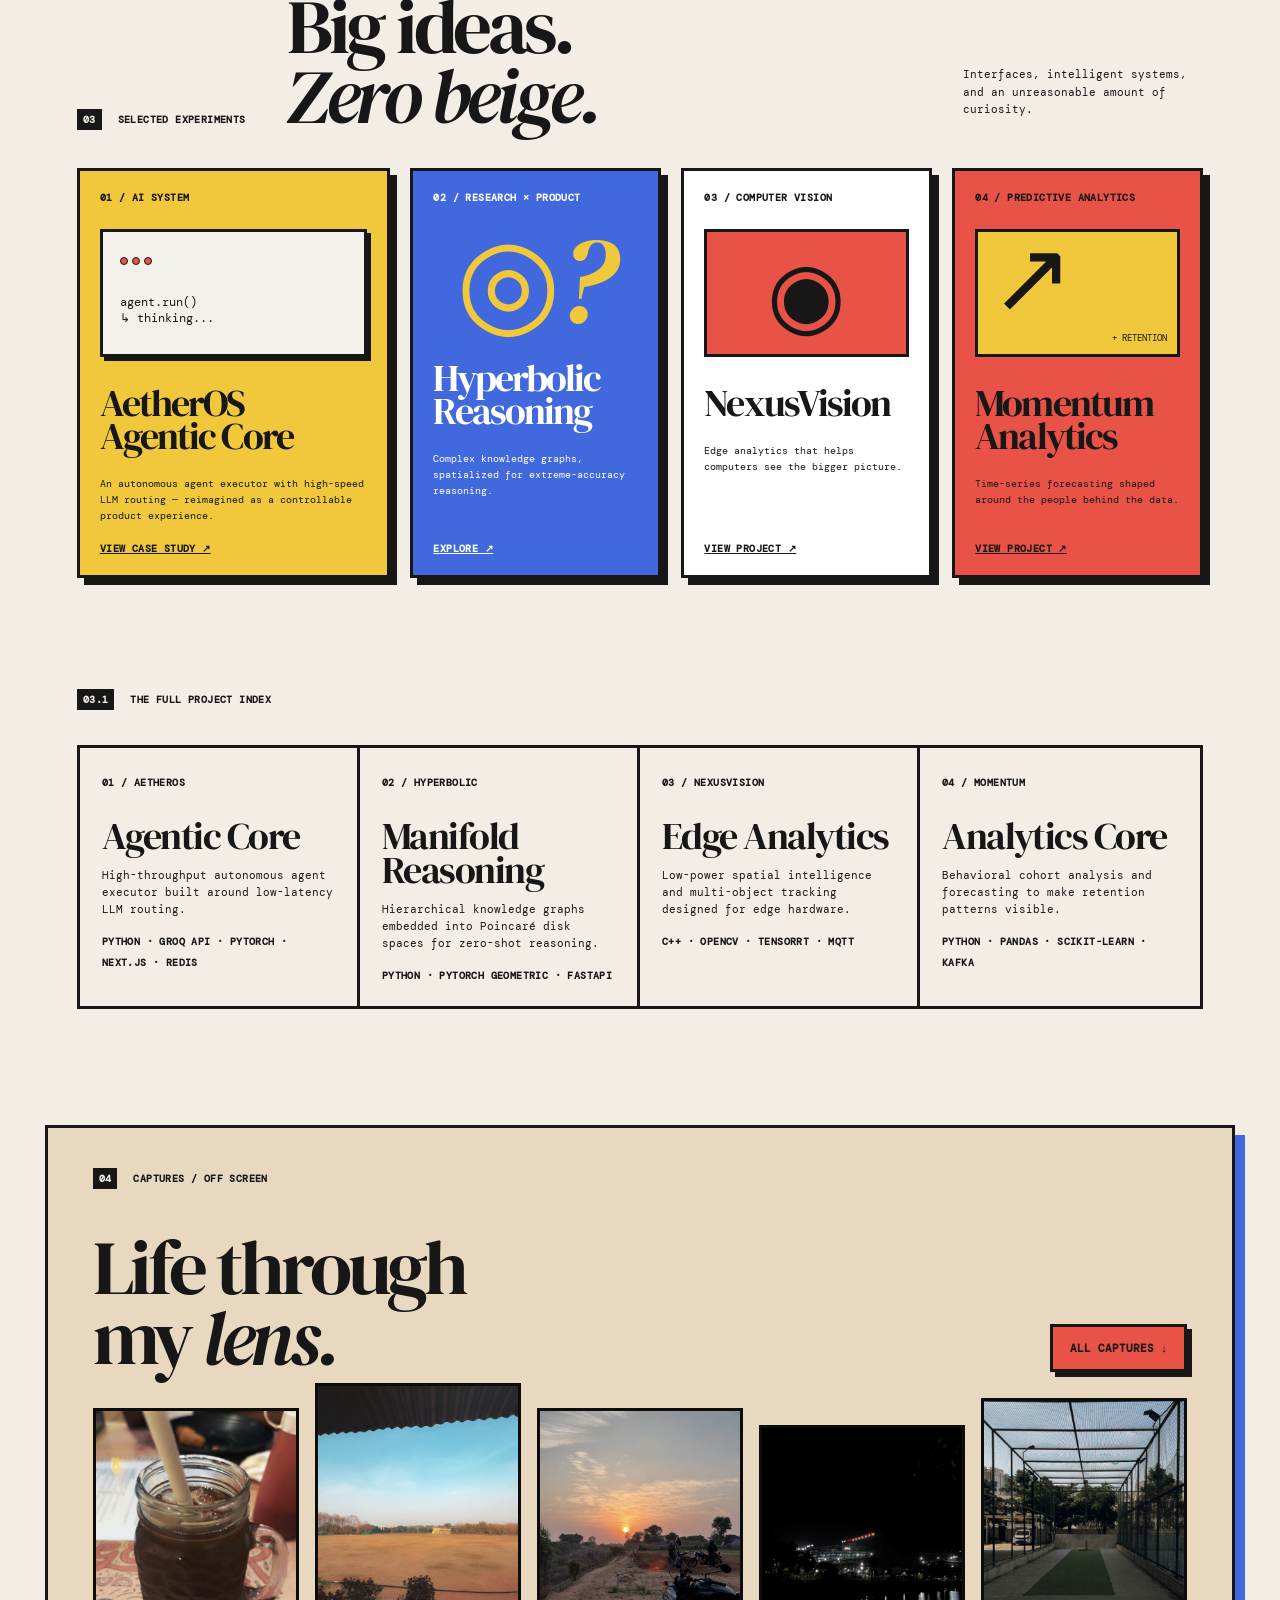
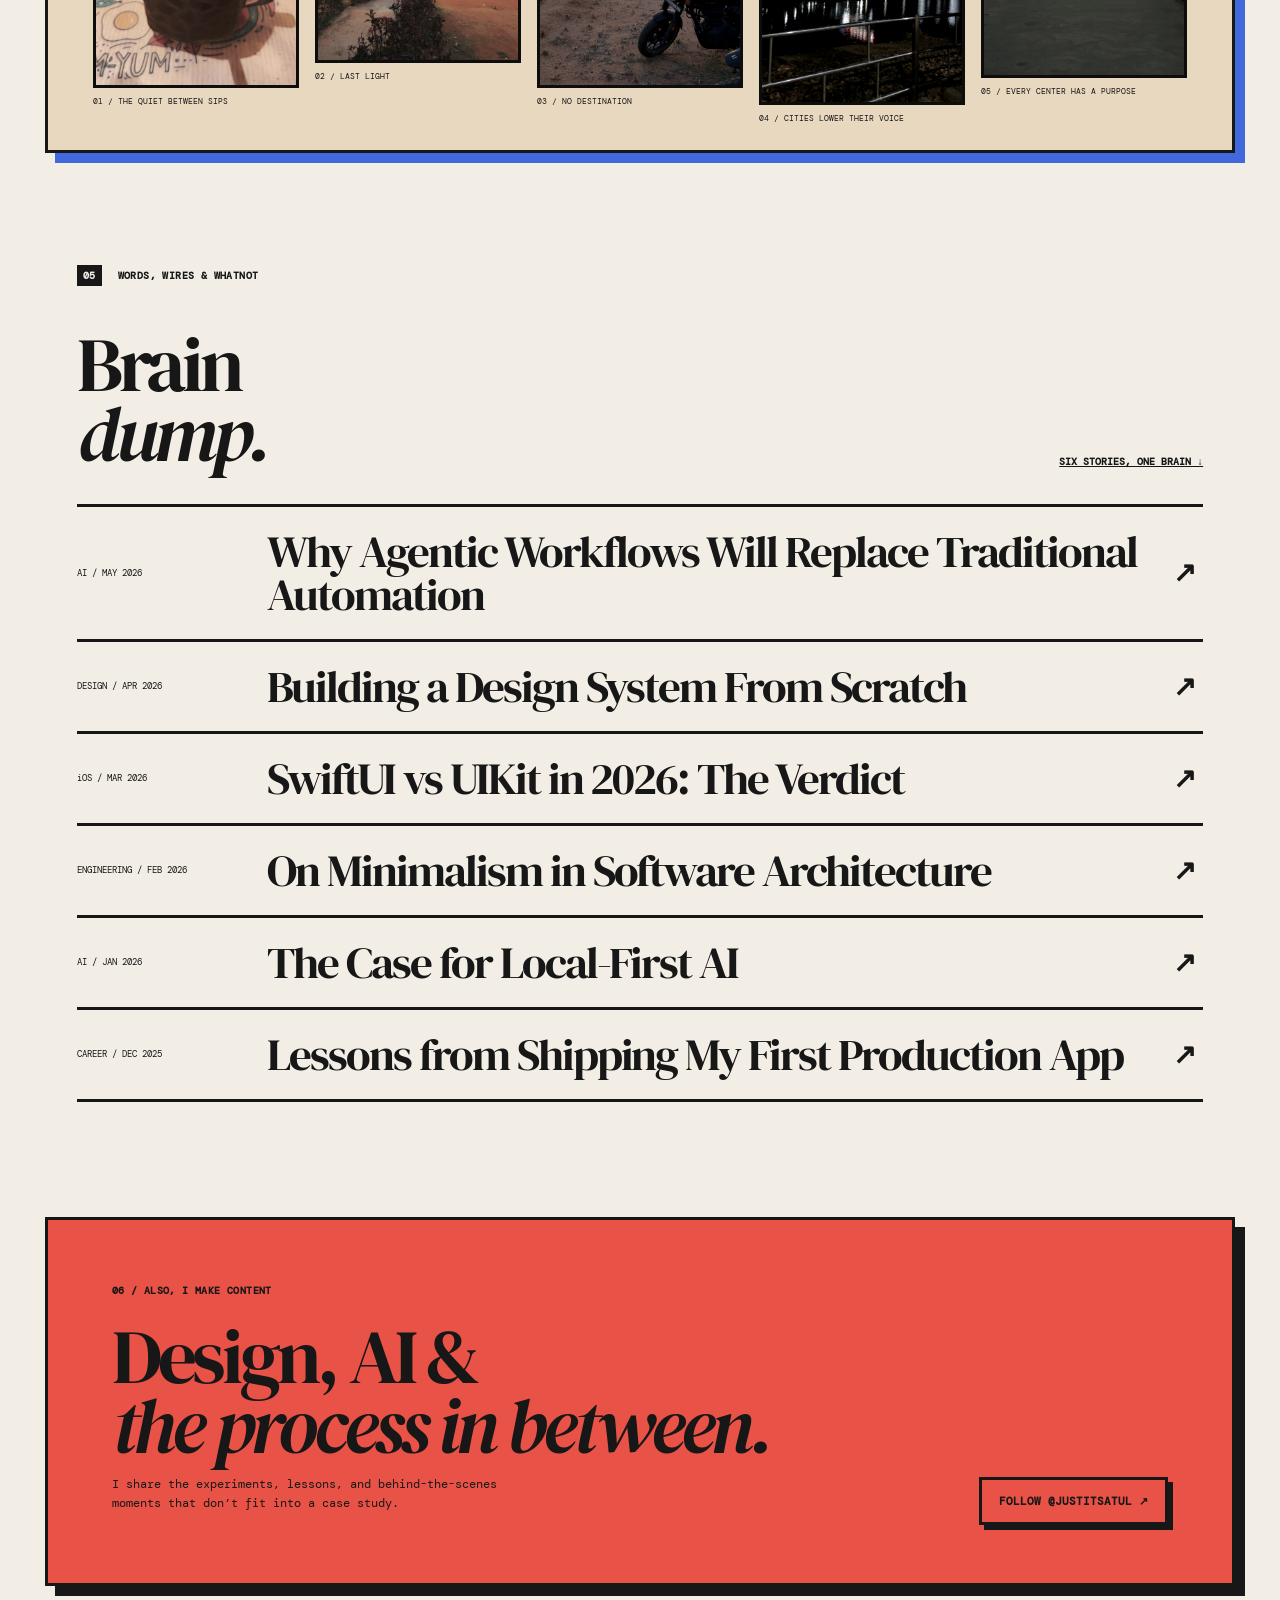
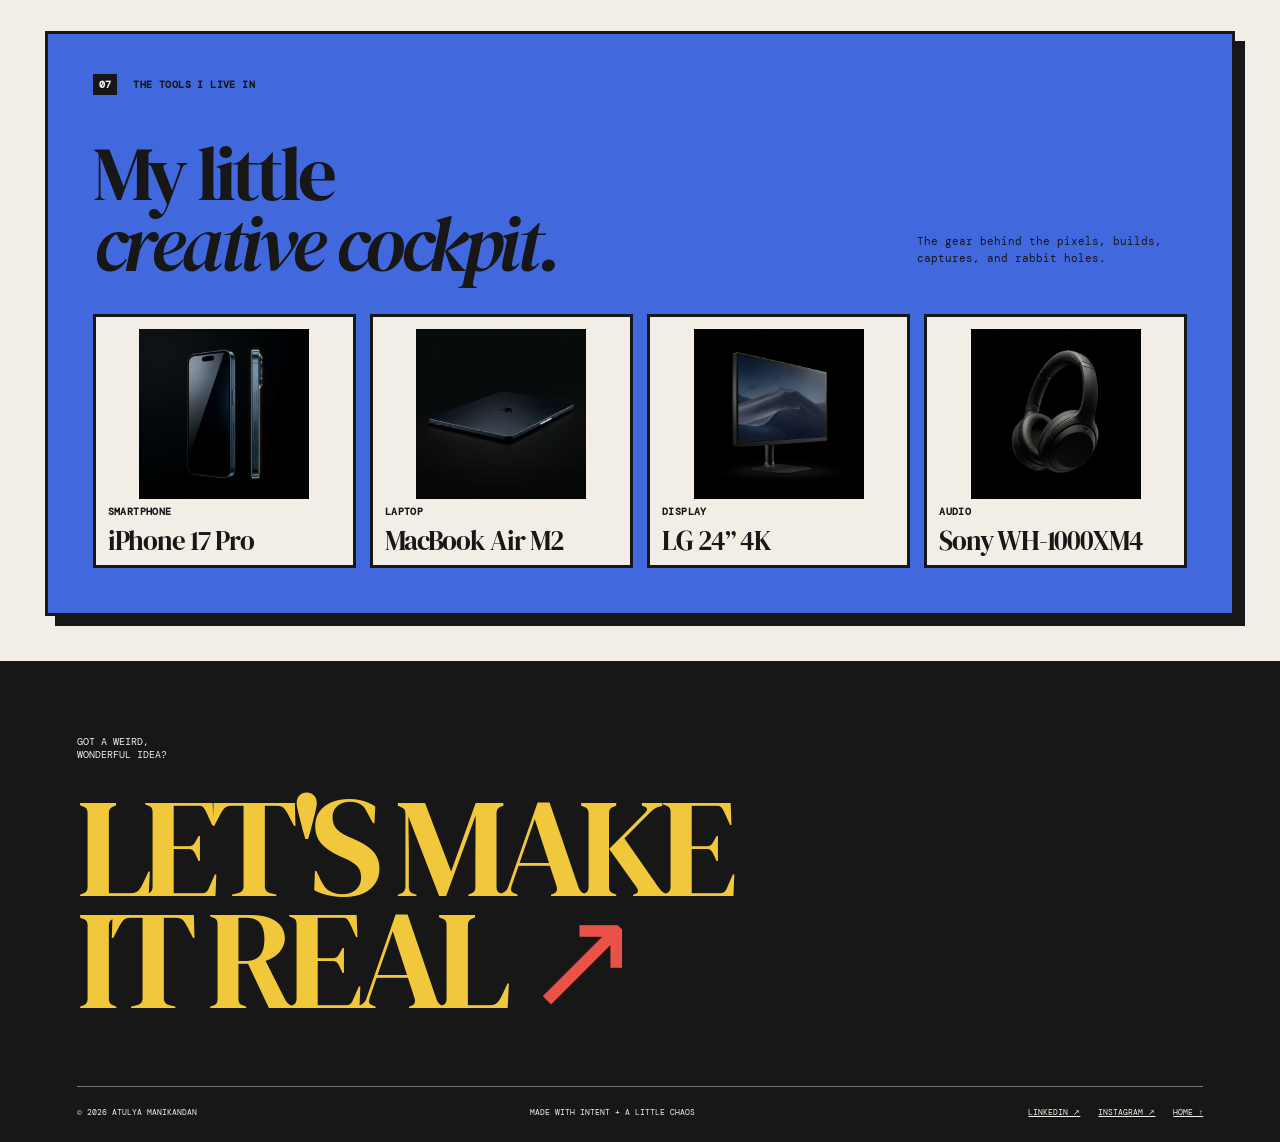
==== commit 9c2bf22a: "Replace portfolio with neo-brutalist multipage site" ====
--- a/index.html
+++ b/index.html
@@ -1,196 +1,127 @@
-<!DOCTYPE html>
+<!doctype html>
 <html lang="en">
-<head>
-  <meta charset="utf-8">
-  <meta name="viewport" content="width=device-width, initial-scale=1.0">
-  <meta name="color-scheme" content="dark">
-  <meta name="description" content="Portfolio of a software engineer obsessed with great engineering, design, and AI">
-  <meta name="view-transition" content="same-origin">
-  <title>Home — Portfolio</title>
-  <link rel="preconnect" href="https://fonts.googleapis.com">
-  <link rel="preconnect" href="https://fonts.gstatic.com" crossorigin>
-  <link href="https://fonts.googleapis.com/css2?family=Space+Grotesk:wght@300;400;500;600;700&display=swap" rel="stylesheet">
-  <link rel="stylesheet" href="css/style.css">
-</head>
-<body class="loading">
+  <head>
+    <meta charset="UTF-8" />
+    <meta name="viewport" content="width=device-width, initial-scale=1.0" />
+    <meta name="description" content="Atulya Manikandan — UI/UX designer and AI builder." />
+    <title>Atulya Manikandan — Interface, Intelligence, Impact</title>
+    <link rel="preconnect" href="https://fonts.googleapis.com" />
+    <link rel="preconnect" href="https://fonts.gstatic.com" crossorigin />
+    <link href="https://fonts.googleapis.com/css2?family=DM+Mono:wght@400;500&family=DM+Serif+Display:ital@0;1&display=swap" rel="stylesheet" />
+    <link rel="stylesheet" href="style.css" />
+  </head>
+  <body>
+    <div class="grain"></div>
+    <header class="topbar">
+      <a class="wordmark" href="#top">AM<span>®</span></a>
+      <nav aria-label="Primary navigation"><a href="#work">WORK</a><a href="#captures">CAPTURES</a><a href="#journal">JOURNAL</a><a href="#deck">DECK</a></nav>
+      <div class="topbar-actions"><button class="theme-toggle" type="button" aria-label="Switch to dark mode" aria-pressed="false">◐ <span>LIGHTS OFF</span></button><a class="lets-talk" href="mailto:atulyamanikandan@gmail.com">LET'S TALK ↗</a></div>
+    </header>
 
-  <!-- ===== Loading Screen ===== -->
-  <div class="loader-overlay" id="loader-overlay" aria-hidden="true">
-    <div class="loader-corner loader-corner--tl"></div>
-    <div class="loader-corner loader-corner--tr"></div>
-    <div class="loader-corner loader-corner--bl"></div>
-    <div class="loader-corner loader-corner--br"></div>
-    <div class="loader-word-container">
-      <span class="loader-word" data-text=""></span>
-    </div>
-    <p class="loader-subtext">Initializing Portfolio</p>
-    <div class="loader-progress-track">
-      <div class="loader-progress-bar"></div>
-    </div>
-  </div>
+    <main id="top">
+      <section class="hero panel">
+        <div class="hero-copy">
+          <span class="eyebrow">01 / HELLO, INTERNET</span>
+          <h1>I MAKE<br /><em>DIGITAL</em><br />THINGS <span>POP.</span></h1>
+          <p class="intro">I’m Atulya — a UI/UX-minded designer and AI builder turning complicated ideas into interfaces people actually want to touch.</p>
+          <div class="hero-actions">
+            <a class="button button-blue" href="#work">SEE THE WORK <b>↓</b></a>
+            <a class="text-link" href="#about">MORE ABOUT ME →</a>
+          </div>
+        </div>
+        <div class="portrait-wrap">
+          <span class="stamp stamp-red">DESIGNED<br />TO PROVOKE</span>
+          <span class="scribble">!!!</span>
+          <img src="assets/atulya-portrait.jpeg" alt="Portrait of Atulya Manikandan" />
+          <span class="portrait-caption">ATULYA / 2026</span>
+        </div>
+        <div class="hero-foot"><span>SCROLL FOR A GOOD TIME</span><span>↓</span><span>BASED IN BENGALURU, INDIA</span></div>
+      </section>
 
-  <!-- ===== Navigation ===== -->
-  <nav class="site-nav" aria-label="Main navigation">
-    <div class="nav-inner">
-      <a href="index.html" class="nav-brand">Atulya Manikandan</a>
-      <div class="nav-links">
-        <a href="index.html" class="active" aria-current="page">Home</a>
-        <a href="projects.html">Projects</a>
-        <a href="blog.html">Blog</a>
-        <a href="captures.html">Captures</a>
-        <a href="deck.html">Deck</a>
-      </div>
-    </div>
-  </nav>
+      <section class="ticker" aria-label="Capabilities"><div>USER EXPERIENCE ✦ INTERACTION DESIGN ✦ AI EXPERIENCES ✦ CREATIVE CODE ✦ PRODUCT THINKING ✦ USER EXPERIENCE ✦ INTERACTION DESIGN ✦ AI EXPERIENCES ✦ CREATIVE CODE ✦ PRODUCT THINKING ✦</div></section>
 
-  <!-- ===== Main Content ===== -->
-  <main class="page-container">
-    <div class="bento-grid home-grid">
-
-      <!-- Container 1 — Intro -->
-      <section class="bento-box span-2 fade-in" id="intro" aria-label="Introduction">
-        <div class="intro-content">
-          <div class="intro-text">
-            <p class="greeting">Hi, I'm</p>
-            <h1 class="intro-name">Atulya Manikandan</h1>
-            <p class="intro-bio">Obsessed with great engineering, design, and building the future of AI. When I'm not coding, I'm working on side projects or exploring tech.</p>
-          </div>
-          <div class="intro-avatar">
-            <img src="images/avatar.jpg" alt="Atulya Manikandan">
-          </div>
+      <section class="about grid-section" id="about">
+        <div class="section-label"><span>02</span><span>THE SHORT VERSION</span></div>
+        <div class="about-main">
+          <h2>Not here to make things <em>pretty.</em><br />Here to make them <mark>click.</mark></h2>
+          <p>I design systems with personality: clear flows, sharp visual hierarchy, and just enough weirdness to make an experience memorable. AI is my favourite material; UX is the point.</p>
+        </div>
+        <div class="stats">
+          <div><strong>UX</strong><span>before the pixels</span></div>
+          <div><strong>AI</strong><span>with a human pulse</span></div>
+          <div><strong>∞</strong><span>curiosity on tap</span></div>
         </div>
       </section>
 
-      <!-- Container 2 — Timeline -->
-      <section class="bento-box fade-in" id="experience" aria-label="Experience timeline">
-        <h3>Experience</h3>
-        <div class="timeline">
-
-          <div class="timeline-entry">
-            <div class="timeline-dot" aria-hidden="true"></div>
-            <div class="timeline-content">
-              <span class="timeline-date">Sep 2025 – Sep 2026</span>
-              <div class="timeline-title">Board Member, Evolve AI Club</div>
-            </div>
-          </div>
-
-          <div class="timeline-entry">
-            <div class="timeline-dot" aria-hidden="true"></div>
-            <div class="timeline-content">
-              <span class="timeline-date">2025</span>
-              <div class="timeline-title">IEEE Member</div>
-            </div>
-          </div>
-
+      <section class="work" id="work">
+        <div class="section-head"><div class="section-label"><span>03</span><span>SELECTED EXPERIMENTS</span></div><h2>Big ideas.<br /><em>Zero beige.</em></h2><p>Interfaces, intelligent systems, and an unreasonable amount of curiosity.</p></div>
+        <div class="projects-grid">
+          <a class="project project-yellow feature" href="#project-details"><span class="project-no">01 / AI SYSTEM</span><div class="window"><span></span><span></span><span></span><code>agent.run()<br />↳ thinking...</code></div><h3>AetherOS<br />Agentic Core</h3><p>An autonomous agent executor with high-speed LLM routing — reimagined as a controllable product experience.</p><b>VIEW CASE STUDY ↗</b></a>
+          <a class="project project-blue" href="#project-details"><span class="project-no">02 / RESEARCH × PRODUCT</span><div class="orbit">◎<i>?</i></div><h3>Hyperbolic<br />Reasoning</h3><p>Complex knowledge graphs, spatialized for extreme-accuracy reasoning.</p><b>EXPLORE ↗</b></a>
+          <a class="project project-white" href="#project-details"><span class="project-no">03 / COMPUTER VISION</span><div class="eye">◉</div><h3>NexusVision</h3><p>Edge analytics that helps computers see the bigger picture.</p><b>VIEW PROJECT ↗</b></a>
+          <a class="project project-red" href="#project-details"><span class="project-no">04 / PREDICTIVE ANALYTICS</span><div class="chart">↗<small>+ RETENTION</small></div><h3>Momentum<br />Analytics</h3><p>Time-series forecasting shaped around the people behind the data.</p><b>VIEW PROJECT ↗</b></a>
         </div>
       </section>
 
-      <!-- Container 3 — Status -->
-      <section class="bento-box fade-in" id="status" aria-label="Current status">
-        <div class="status-widget">
-          <span class="pulse-dot" aria-hidden="true"></span>
-          <span class="status-text">Now: Building Agentic Workflows.</span>
-        </div>
-        <span class="status-label">Currently Active</span>
-      </section>
-
-      <!-- Container 4 — Captures Preview -->
-      <section class="bento-box span-2 fade-in" id="captures-preview" aria-label="Recent captures">
-        <h3>Recent Captures</h3>
-        <div class="carousel-container">
-          <div class="carousel-track">
-            <div class="carousel-item"><img src="images/capture-1.jpg" alt="Capture 1"></div>
-            <div class="carousel-item"><img src="images/capture-3.jpg" alt="Capture 3"></div>
-            <div class="carousel-item"><img src="images/capture-5.jpg" alt="Capture 5"></div>
-          </div>
-        </div>
-        <a href="captures.html" class="view-all-link">View all captures →</a>
-      </section>
-
-      <!-- Container 5 — Spotify -->
-      <section class="bento-box span-2 fade-in" id="spotify" aria-label="Recently played music">
-        <div class="spotify-section">
-          <div class="spotify-header"><span class="spotify-icon" aria-hidden="true">♫</span> Recently Played</div>
-          <div class="spotify-ticker" aria-label="Scrolling track list">
-            <div class="ticker-track">
-
-              <!-- Set 1 -->
-              <div class="ticker-item">
-                <div class="audio-bars" aria-hidden="true"><span></span><span></span><span></span></div>
-                <span class="track-name">Blinding Lights</span>
-                <span class="track-artist">The Weeknd</span>
-              </div>
-              <div class="ticker-item">
-                <div class="audio-bars" aria-hidden="true"><span></span><span></span><span></span></div>
-                <span class="track-name">Starboy</span>
-                <span class="track-artist">The Weeknd</span>
-              </div>
-              <div class="ticker-item">
-                <div class="audio-bars" aria-hidden="true"><span></span><span></span><span></span></div>
-                <span class="track-name">HUMBLE.</span>
-                <span class="track-artist">Kendrick Lamar</span>
-              </div>
-              <div class="ticker-item">
-                <div class="audio-bars" aria-hidden="true"><span></span><span></span><span></span></div>
-                <span class="track-name">Bohemian Rhapsody</span>
-                <span class="track-artist">Queen</span>
-              </div>
-              <div class="ticker-item">
-                <div class="audio-bars" aria-hidden="true"><span></span><span></span><span></span></div>
-                <span class="track-name">Lose Yourself</span>
-                <span class="track-artist">Eminem</span>
-              </div>
-              <div class="ticker-item">
-                <div class="audio-bars" aria-hidden="true"><span></span><span></span><span></span></div>
-                <span class="track-name">Levitating</span>
-                <span class="track-artist">Dua Lipa</span>
-              </div>
-
-              <!-- Set 2 (duplicate for seamless loop) -->
-              <div class="ticker-item">
-                <div class="audio-bars" aria-hidden="true"><span></span><span></span><span></span></div>
-                <span class="track-name">Blinding Lights</span>
-                <span class="track-artist">The Weeknd</span>
-              </div>
-              <div class="ticker-item">
-                <div class="audio-bars" aria-hidden="true"><span></span><span></span><span></span></div>
-                <span class="track-name">Starboy</span>
-                <span class="track-artist">The Weeknd</span>
-              </div>
-              <div class="ticker-item">
-                <div class="audio-bars" aria-hidden="true"><span></span><span></span><span></span></div>
-                <span class="track-name">HUMBLE.</span>
-                <span class="track-artist">Kendrick Lamar</span>
-              </div>
-              <div class="ticker-item">
-                <div class="audio-bars" aria-hidden="true"><span></span><span></span><span></span></div>
-                <span class="track-name">Bohemian Rhapsody</span>
-                <span class="track-artist">Queen</span>
-              </div>
-              <div class="ticker-item">
-                <div class="audio-bars" aria-hidden="true"><span></span><span></span><span></span></div>
-                <span class="track-name">Lose Yourself</span>
-                <span class="track-artist">Eminem</span>
-              </div>
-              <div class="ticker-item">
-                <div class="audio-bars" aria-hidden="true"><span></span><span></span><span></span></div>
-                <span class="track-name">Levitating</span>
-                <span class="track-artist">Dua Lipa</span>
-              </div>
-
-            </div>
-          </div>
+      <section class="project-details" id="project-details">
+        <div class="section-label"><span>03.1</span><span>THE FULL PROJECT INDEX</span></div>
+        <div class="detail-grid">
+          <article><b>01 / AETHEROS</b><h3>Agentic Core</h3><p>High-throughput autonomous agent executor built around low-latency LLM routing.</p><span>PYTHON · GROQ API · PYTORCH · NEXT.JS · REDIS</span></article>
+          <article><b>02 / HYPERBOLIC</b><h3>Manifold Reasoning</h3><p>Hierarchical knowledge graphs embedded into Poincaré disk spaces for zero-shot reasoning.</p><span>PYTHON · PYTORCH GEOMETRIC · FASTAPI</span></article>
+          <article><b>03 / NEXUSVISION</b><h3>Edge Analytics</h3><p>Low-power spatial intelligence and multi-object tracking designed for edge hardware.</p><span>C++ · OPENCV · TENSORRT · MQTT</span></article>
+          <article><b>04 / MOMENTUM</b><h3>Analytics Core</h3><p>Behavioral cohort analysis and forecasting to make retention patterns visible.</p><span>PYTHON · PANDAS · SCIKIT-LEARN · KAFKA</span></article>
         </div>
       </section>
 
-    </div>
-  </main>
+      <section class="captures panel" id="captures">
+        <div class="section-label"><span>04</span><span>CAPTURES / OFF SCREEN</span></div>
+        <div class="captures-head"><h2>Life through<br />my <em>lens.</em></h2><a class="button button-red" href="#captures">ALL CAPTURES ↓</a></div>
+        <div class="capture-grid">
+          <figure><img src="assets/capture-1.jpg" alt="Iced coffee at cafe" /><figcaption>01 / THE QUIET BETWEEN SIPS</figcaption></figure>
+          <figure><img src="assets/capture-3.jpg" alt="Golden hour field" /><figcaption>02 / LAST LIGHT</figcaption></figure>
+          <figure><img src="assets/capture-5.jpg" alt="Motorcycles at sunset" /><figcaption>03 / NO DESTINATION</figcaption></figure>
+          <figure><img src="assets/capture-2.jpg" alt="Night cityscape" /><figcaption>04 / CITIES LOWER THEIR VOICE</figcaption></figure>
+          <figure><img src="assets/capture-4.jpg" alt="Cricket nets" /><figcaption>05 / EVERY CENTER HAS A PURPOSE</figcaption></figure>
+        </div>
+      </section>
 
-  <!-- ===== Footer ===== -->
-  <footer class="site-footer">
-    <p>Made with <span class="heart" aria-label="love">♥</span> in Bengaluru. Built on Antigravity.</p>
-  </footer>
+      <section class="journal" id="journal">
+        <div class="section-label"><span>05</span><span>WORDS, WIRES &amp; WHATNOT</span></div>
+        <div class="journal-title"><h2>Brain<br /><em>dump.</em></h2><a href="#journal">SIX STORIES, ONE BRAIN ↓</a></div>
+        <a class="post" href="posts/agentic-workflows.html"><span>AI / MAY 2026</span><h3>Why Agentic Workflows Will Replace Traditional Automation</h3><b>↗</b></a>
+        <a class="post" href="posts/design-system.html"><span>DESIGN / APR 2026</span><h3>Building a Design System From Scratch</h3><b>↗</b></a>
+        <a class="post post-more" href="posts/swiftui-uikit.html"><span>iOS / MAR 2026</span><h3>SwiftUI vs UIKit in 2026: The Verdict</h3><b>↗</b></a>
+        <a class="post post-more" href="posts/minimalism-arch.html"><span>ENGINEERING / FEB 2026</span><h3>On Minimalism in Software Architecture</h3><b>↗</b></a>
+        <a class="post post-more" href="posts/local-first-ai.html"><span>AI / JAN 2026</span><h3>The Case for Local-First AI</h3><b>↗</b></a>
+        <a class="post post-more" href="posts/first-production-app.html"><span>CAREER / DEC 2025</span><h3>Lessons from Shipping My First Production App</h3><b>↗</b></a>
+      </section>
 
-  <script src="js/main.js"></script>
-</body>
+      <section class="content-callout panel" id="content" style="background:var(--red);padding:4.5vw 5vw;display:flex;align-items:end;justify-content:space-between;gap:32px">
+        <div><span class="eyebrow">06 / ALSO, I MAKE CONTENT</span><h2 style="font:clamp(42px,6vw,84px)/.9 var(--serif);letter-spacing:-.055em;margin:23px 0 15px">Design, AI &amp;<br /><em>the process in between.</em></h2><p style="max-width:420px;font-size:12px;line-height:1.6">I share the experiments, lessons, and behind-the-scenes moments that don’t fit into a case study.</p></div>
+        <a class="button button-red" href="https://instagram.com/justitsatul" target="_blank" rel="noreferrer">FOLLOW @JUSTITSATUL ↗</a>
+      </section>
+
+      <section class="deck panel" id="deck">
+        <div class="section-label"><span>07</span><span>THE TOOLS I LIVE IN</span></div>
+        <div class="deck-head"><h2>My little<br /><em>creative cockpit.</em></h2><p>The gear behind the pixels, builds, captures, and rabbit holes.</p></div>
+        <div class="deck-grid">
+          <article><img src="assets/iphone.png" alt="iPhone 17 Pro" /><span>SMARTPHONE</span><h3>iPhone 17 Pro</h3></article>
+          <article><img src="assets/macbook.png" alt="MacBook Air M2" /><span>LAPTOP</span><h3>MacBook Air M2</h3></article>
+          <article><img src="assets/monitor.png" alt="LG 4K Monitor" /><span>DISPLAY</span><h3>LG 24” 4K</h3></article>
+          <article><img src="assets/sony.png" alt="Sony headphones" /><span>AUDIO</span><h3>Sony WH-1000XM4</h3></article>
+        </div>
+      </section>
+    </main>
+    <footer>
+      <p>GOT A WEIRD,<br />WONDERFUL IDEA?</p>
+      <a class="giant-link" href="mailto:atulyamanikandan@gmail.com">LET'S MAKE<br />IT REAL <span>↗</span></a>
+      <div class="footer-bottom"><span>© 2026 ATULYA MANIKANDAN</span><span>MADE WITH INTENT + A LITTLE CHAOS</span><div class="socials"><a href="https://www.linkedin.com/in/atulya-manikandan-186bb0298/" target="_blank" rel="noreferrer">LINKEDIN ↗</a><a href="https://instagram.com/justitsatul" target="_blank" rel="noreferrer">INSTAGRAM ↗</a><a href="#top">HOME ↑</a></div></div>
+    </footer>
+    <script>
+      const toggle = document.querySelector('.theme-toggle');
+      const applyTheme = dark => { document.documentElement.dataset.theme = dark ? 'dark' : 'light'; toggle.setAttribute('aria-pressed', dark); toggle.setAttribute('aria-label', dark ? 'Switch to light mode' : 'Switch to dark mode'); toggle.innerHTML = dark ? '☼ <span>LIGHTS ON</span>' : '◐ <span>LIGHTS OFF</span>'; };
+      applyTheme(localStorage.getItem('portfolio-theme') === 'dark');
+      toggle.addEventListener('click', () => { const dark = document.documentElement.dataset.theme !== 'dark'; localStorage.setItem('portfolio-theme', dark ? 'dark' : 'light'); applyTheme(dark); });
+    </script>
+  </body>
 </html>
--- a/style.css
+++ b/style.css
@@ -0,0 +1 @@
+:root{--ink:#171717;--paper:#f2eee6;--red:#e95246;--yellow:#f1c83b;--blue:#4168dd;--mono:"DM Mono",monospace;--serif:"DM Serif Display",Georgia,serif}*{box-sizing:border-box}html{scroll-behavior:smooth}body{margin:0;background:var(--paper);color:var(--ink);font-family:var(--mono);transition:.25s}.grain{position:fixed;inset:0;z-index:20;opacity:.06;pointer-events:none;background-image:url("data:image/svg+xml,%3Csvg viewBox='0 0 180 180' xmlns='http://www.w3.org/2000/svg'%3E%3Cfilter id='n'%3E%3CfeTurbulence type='fractalNoise' baseFrequency='.85' numOctaves='4'/%3E%3C/filter%3E%3Crect width='100%25' height='100%25' filter='url(%23n)'/%3E%3C/svg%3E")}.topbar{height:70px;border-bottom:3px solid var(--ink);display:flex;justify-content:space-between;align-items:center;padding:0 3.5vw;gap:20px}.wordmark{font:32px var(--serif);color:var(--ink);text-decoration:none}.wordmark span{font:9px var(--mono);vertical-align:top}.topbar nav,.topbar-actions,.socials{display:flex;gap:18px;align-items:center}.topbar nav a,.lets-talk{font-size:10px;font-weight:bold;color:var(--ink);text-decoration:none}.topbar nav a:hover,.lets-talk:hover{color:var(--red)}.theme-toggle{border:2px solid var(--ink);background:transparent;color:var(--ink);padding:7px 9px;font:9px var(--mono);cursor:pointer}.theme-toggle:hover{background:var(--ink);color:var(--paper)}.panel{border:3px solid var(--ink);margin:3.5vw;box-shadow:10px 10px var(--ink)}.hero{background:var(--yellow);min-height:650px;position:relative;display:grid;grid-template-columns:1.12fr .88fr;padding:5.2vw}.eyebrow,.section-label,.project-no,.project b,.detail-grid b,.detail-grid span,.deck-grid span{font-size:10px;font-weight:bold;letter-spacing:.04em}.hero h1{font:clamp(64px,10vw,145px)/.8 var(--serif);letter-spacing:-.065em;margin:25px 0}.hero h1 em,h2 em{font-style:italic}.hero h1 span{color:var(--red);-webkit-text-stroke:1px var(--ink)}.intro{max-width:430px;font-size:14px;line-height:1.6}.hero-actions{display:flex;gap:20px;align-items:center;margin-top:32px}.button{border:3px solid var(--ink);box-shadow:5px 5px var(--ink);padding:14px 17px;text-decoration:none;font-size:11px;font-weight:bold;color:var(--ink);display:inline-block}.button:hover,.project:hover{transform:translate(3px,3px);box-shadow:2px 2px var(--ink)}.button-blue{background:var(--blue);color:white}.button-red{background:var(--red)}.text-link{color:var(--ink);font-size:10px;font-weight:bold}.portrait-wrap{position:relative;align-self:center;justify-self:center;width:min(350px,88%);border:3px solid var(--ink);padding:12px;background:var(--blue);box-shadow:9px 9px var(--red);transform:rotate(3deg)}.portrait-wrap img{display:block;width:100%;height:425px;object-fit:cover;object-position:50% 35%;filter:contrast(1.1) saturate(.85)}.portrait-caption{position:absolute;right:19px;bottom:18px;padding:4px;background:var(--paper);border:2px solid var(--ink);font-size:9px}.stamp{position:absolute;top:35px;left:-49px;z-index:1;padding:10px;border:3px solid var(--ink);background:var(--red);font:bold 12px/1 var(--mono);text-align:center;transform:rotate(-12deg)}.scribble{position:absolute;right:-40px;top:-45px;font:75px var(--serif);transform:rotate(15deg)}.hero-foot{position:absolute;left:5.2vw;right:5.2vw;bottom:0;padding:16px 0;border-top:2px solid var(--ink);display:flex;justify-content:space-between;font-size:9px}.ticker{overflow:hidden;padding:12px 0;border-block:3px solid var(--ink);background:var(--red);font-size:15px;font-weight:bold;white-space:nowrap}.ticker div{animation:scroll 18s linear infinite}.grid-section,.work,.journal,.project-details{margin:9vw 6vw}.section-label{display:flex;gap:16px}.section-label span:first-child{background:var(--ink);color:var(--paper);padding:4px 6px;margin-top:-4px}.about{display:grid;grid-template-columns:180px 1fr 210px;gap:4vw}.about h2,.section-head h2,.captures h2,.journal h2,.deck h2{font:clamp(43px,6vw,88px)/.9 var(--serif);letter-spacing:-.055em;margin:0 0 25px}.about mark{background:var(--blue);padding:0 8px}.about-main p{max-width:560px;font-size:14px;line-height:1.65}.stats{display:grid;gap:20px;border-left:3px solid var(--ink);padding-left:20px}.stats strong{display:block;font:40px/.85 var(--serif)}.stats span{font-size:10px}.section-head{display:grid;grid-template-columns:180px 1fr 240px;gap:30px;align-items:end;margin-bottom:38px}.section-head h2{margin:0}.section-head p{font-size:11px;line-height:1.6}.projects-grid{display:grid;grid-template-columns:1.25fr 1fr 1fr 1fr;gap:20px}.project{border:3px solid var(--ink);box-shadow:7px 7px var(--ink);min-height:410px;padding:20px;display:flex;flex-direction:column;color:var(--ink);text-decoration:none;transition:.2s}.project-yellow{background:var(--yellow)}.project-blue{background:var(--blue);color:#fff}.project-white{background:#fff}.project-red{background:var(--red)}.project h3{font:clamp(30px,3vw,48px)/.86 var(--serif);letter-spacing:-.05em;margin:14px 0}.project p{font-size:10px;line-height:1.6}.project b{margin-top:auto;text-decoration:underline}.window,.eye,.chart{height:128px;border:3px solid var(--ink);margin:25px 0 15px;background:#f3f0e9;color:var(--ink)}.window{padding:17px;box-shadow:4px 4px var(--ink)}.window span{display:inline-block;width:8px;height:8px;border:1px solid var(--ink);border-radius:50%;background:var(--red);margin-right:4px}.window code{display:block;margin-top:24px;font:12px var(--mono)}.orbit{text-align:center;margin:19px 0 10px;color:var(--yellow);font:120px/.95 var(--serif)}.eye{display:grid;place-items:center;background:var(--red);font:90px var(--serif)}.chart{background:var(--yellow);font:100px/.9 var(--serif);padding-left:12px;position:relative}.chart small{position:absolute;right:10px;bottom:10px;font:9px var(--mono)}.detail-grid{margin-top:35px;display:grid;grid-template-columns:repeat(4,1fr);border:3px solid var(--ink)}.detail-grid article{min-height:240px;padding:22px;border-right:3px solid var(--ink)}.detail-grid article:last-child{border:0}.detail-grid h3,.deck-grid h3{font:38px/.9 var(--serif);letter-spacing:-.04em;margin:28px 0 14px}.detail-grid p{font-size:11px;line-height:1.55}.captures,.deck{padding:3.5vw;background:#e8d8c0;box-shadow:10px 10px var(--blue)}.captures-head,.journal-title,.deck-head{display:flex;justify-content:space-between;align-items:end;margin:44px 0 36px}.captures-head h2,.journal-title h2,.deck-head h2{margin:0}.capture-grid{display:grid;grid-template-columns:repeat(5,1fr);gap:16px}.capture-grid figure{margin:0}.capture-grid figure:nth-child(2){transform:translateY(-25px)}.capture-grid figure:nth-child(4){transform:translateY(17px)}.capture-grid figure:nth-child(5){transform:translateY(-10px)}.capture-grid img{display:block;width:100%;height:280px;object-fit:cover;border:3px solid var(--ink);filter:contrast(1.1) saturate(.8)}figcaption{margin-top:8px;font-size:8px}.journal-title a{color:var(--ink);font-size:10px;font-weight:bold}.post{display:grid;grid-template-columns:170px 1fr 30px;gap:20px;align-items:center;padding:23px 0;border-top:3px solid var(--ink);color:var(--ink);text-decoration:none}.post:last-child{border-bottom:3px solid var(--ink)}.post span{font-size:9px}.post h3{font:clamp(23px,3.5vw,47px)/.96 var(--serif);letter-spacing:-.045em;margin:0}.post b{font-size:28px}.deck{background:var(--blue);box-shadow:10px 10px var(--ink)}.deck-head p{max-width:270px;font-size:11px;line-height:1.55}.deck-grid{display:grid;grid-template-columns:repeat(4,1fr);gap:14px}.deck-grid article{padding:12px;border:3px solid var(--ink);background:var(--paper)}.deck-grid img{display:block;width:100%;height:170px;object-fit:contain;mix-blend-mode:multiply}.deck-grid h3{font-size:27px;margin:9px 0 0}footer{padding:5vw 6vw 2vw;background:var(--ink);color:var(--paper)}footer>p{font-size:10px}.giant-link{display:block;margin:30px 0 70px;color:var(--yellow);text-decoration:none;font:clamp(60px,11vw,170px)/.8 var(--serif);letter-spacing:-.07em}.giant-link span{color:var(--red)}.footer-bottom{display:flex;justify-content:space-between;gap:20px;padding-top:20px;border-top:1px solid #777;font-size:8px}.socials a{color:var(--paper)}@keyframes scroll{to{transform:translateX(-50%)}}html[data-theme=dark]{--ink:#f2eee6;--paper:#181818;--red:#ef6257;--yellow:#d6b432;--blue:#607ceb}html[data-theme=dark] .hero{background:#292d2d}html[data-theme=dark] .project-white,html[data-theme=dark] .window,html[data-theme=dark] .deck-grid article{background:#292929;color:var(--ink)}html[data-theme=dark] .captures{background:#332b26}html[data-theme=dark] .portrait-caption{background:#181818}html[data-theme=dark] .deck-grid img{mix-blend-mode:screen}@media(max-width:1000px){.projects-grid{grid-template-columns:repeat(2,1fr)}.detail-grid{grid-template-columns:repeat(2,1fr)}.detail-grid article:nth-child(2){border-right:0}.detail-grid article:nth-child(-n+2){border-bottom:3px solid var(--ink)}.capture-grid{grid-template-columns:repeat(3,1fr)}.deck-grid{grid-template-columns:repeat(2,1fr)}}@media(max-width:760px){.topbar{padding:0 18px}.topbar nav{display:none}.topbar-actions{gap:9px}.theme-toggle span{display:none}.lets-talk{font-size:9px}.hero{display:block;min-height:auto;margin:20px;padding:32px 25px 78px}.hero h1{font-size:65px}.portrait-wrap{width:270px;margin:50px auto 0}.portrait-wrap img{height:340px}.hero-foot{left:25px;right:25px}.hero-foot span:first-child{display:none}.grid-section,.work,.journal,.project-details{margin:80px 24px}.about,.section-head{grid-template-columns:1fr;gap:24px}.stats{grid-template-columns:repeat(3,1fr);border-left:0;border-top:3px solid var(--ink);padding:18px 0 0}.projects-grid,.capture-grid,.deck-grid{grid-template-columns:1fr}.project{min-height:330px}.detail-grid{grid-template-columns:1fr}.detail-grid article{border-right:0;border-bottom:3px solid var(--ink)}.detail-grid article:last-child{border-bottom:0}.captures,.deck{margin:20px;padding:30px 22px}.captures-head,.journal-title,.deck-head{display:block;margin:30px 0}.captures-head .button,.journal-title a,.deck-head p{display:inline-block;margin-top:20px}.capture-grid figure:nth-child(n){transform:none}.capture-grid img{height:360px}.post{grid-template-columns:1fr 25px}.post span{grid-column:1/-1}.footer-bottom{display:block}.footer-bottom>span{display:block;margin-bottom:14px}.socials{margin-top:20px}.stamp{left:-26px}.scribble{right:-24px}}
